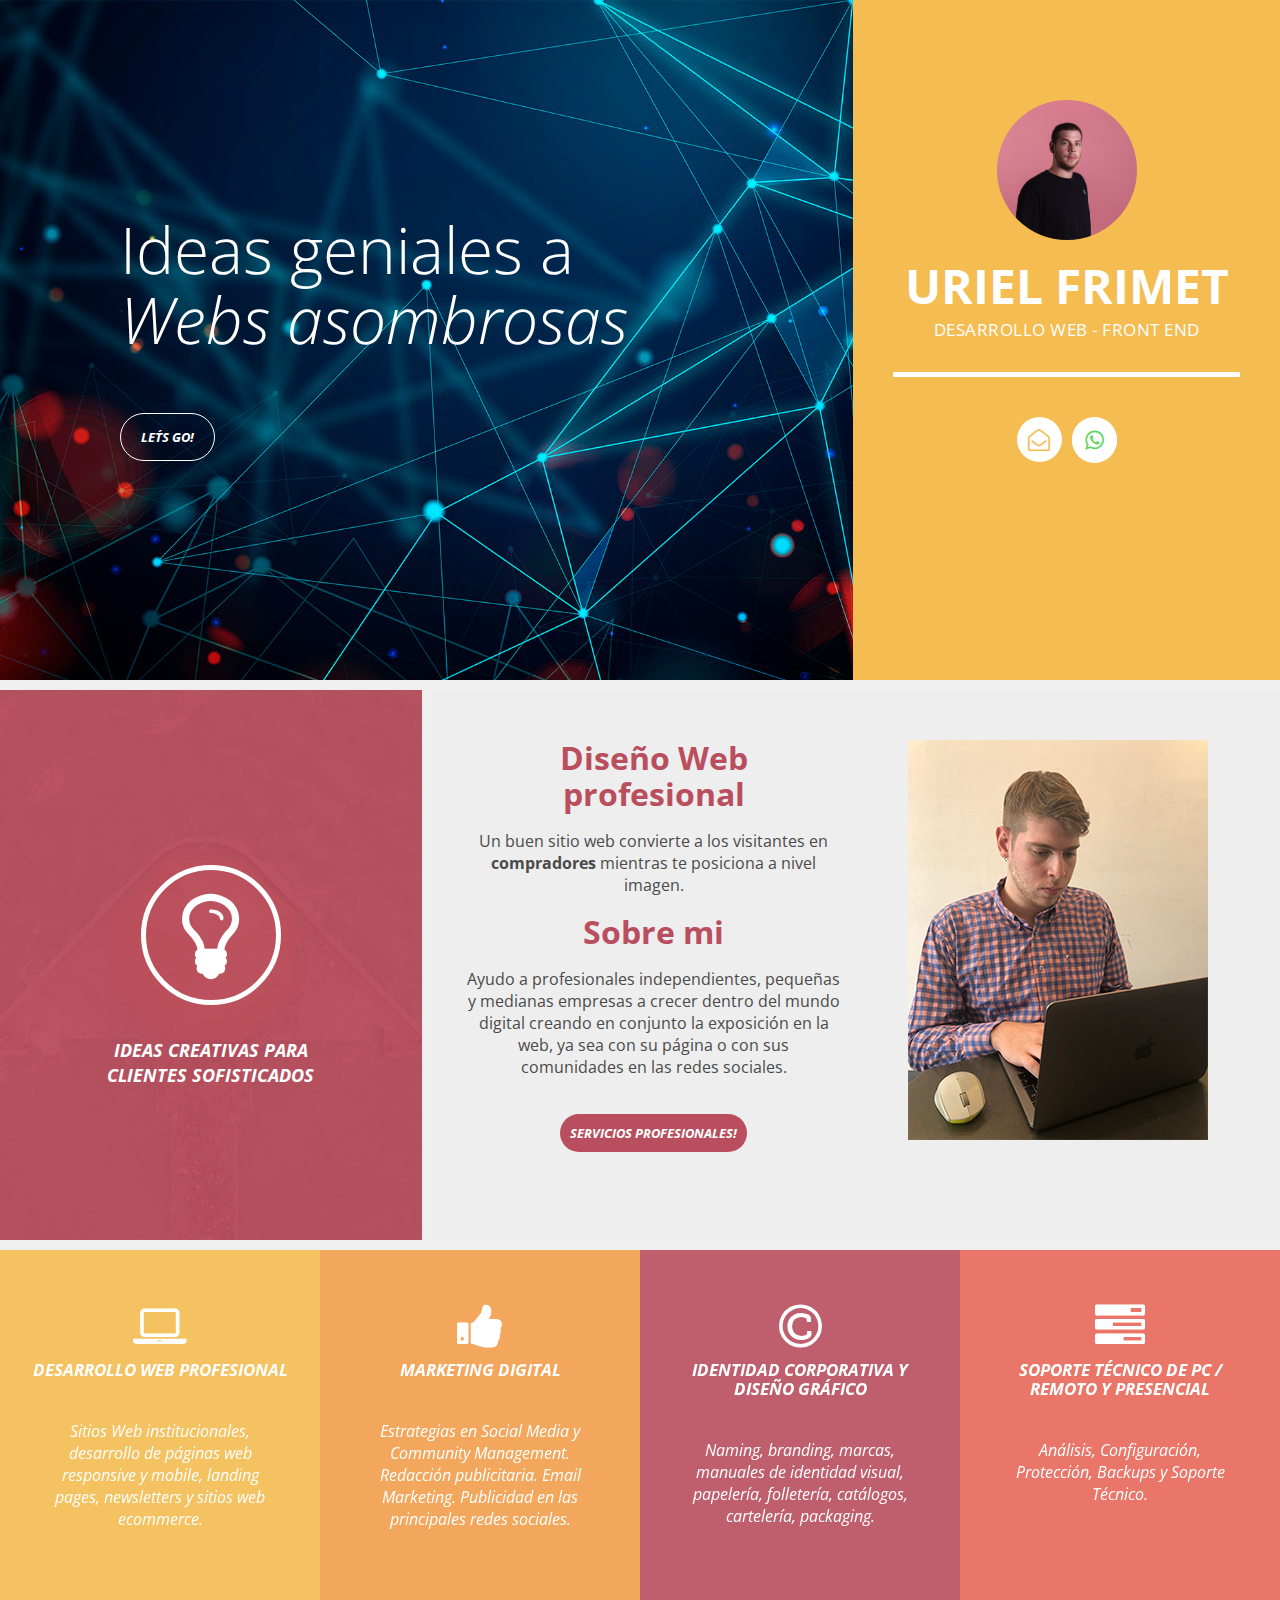
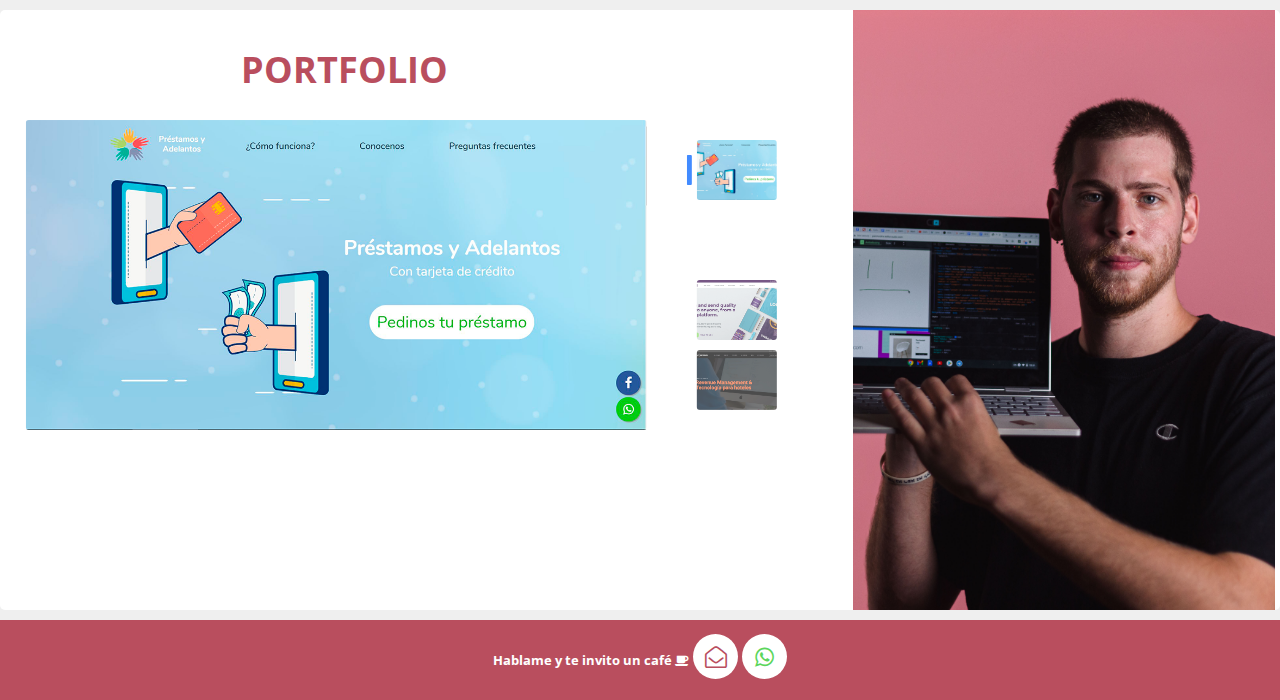
==== index.html @ 4bdc4445 "Updated things." ====
<!DOCTYPE html>
<html>
    <head>
        <meta charset="utf-8">
        <meta http-equiv="X-UA-Compatible" content="IE=edge,chrome=1">
        <title>Uriel Frimet</title>

        <meta name="description" content="">
        <meta name="viewport" content="width=device-width, initial-scale=1">
        <link rel="apple-touch-icon" href="apple-touch-icon.png">

        <link rel="stylesheet" href="css/bootstrap.css">
        <!-- REVISAR EN CASO DE NECESIDAD <link rel="stylesheet" href="css/TemplateReflux.css"> -->
        <link rel="stylesheet" href="css/bootstrap-theme.min.css">
        <link rel="stylesheet" href="css/fontAwesome.css">
        <link rel="stylesheet" href="css/templatemo-style.css">
        <link rel="stylesheet" href="css/PersonalizadoUri.css">
        <link rel="stylesheet" href="css/Portafolio.css">



        <link href="https://fonts.googleapis.com/css?family=Open+Sans:300,400,600,700,800" rel="stylesheet">

        <!--<script src="js/vendor/modernizr-2.8.3-respond-1.4.2.min.js"></script>-->
    </head>

<body>

    <section class="banner" id="top">
        <div class="container-fluid">
            <div class="row">
                <div class="col-sm-4 col-sm-push-8 MargenSeccion1">
                    <div class="right-banner-content">
                        <div class="image"><img src="img/FotoPerfil.jpg" alt=""></div>
                        <h2>Uriel Frimet</h2>
                        <span>Desarrollo Web - Front End</span>
                        <div class="line-dec"></div>
                        <ul class="social-icons">
                            <li><a href="mailto:uri.frimet@gmail.com"><i class="fa fa-envelope-open-o"></i></a><span class="tooltiptextMail">uri.frimet@gmail.com</span></li>
                            <li><a href="https://api.whatsapp.com/send?phone=+541157257089" target="blank"><i class="wp fa fa-whatsapp"></i></a><span class="tooltiptextWp">+541157257089</span></li>
                        </ul>
                    </div>
                </div>
                <div class="col-sm-8 col-sm-pull-4 MargenSeccion1" >
                    <div class="left-banner-content">
                        <div>
                            <h1 class="">Ideas geniales a <br/> <em/> Webs asombrosas</h1>
                            <div class="white-border-button">
                                <a href="#" class="scroll-link" data-id="best-offer-section">Let´s Go!</a>
                            </div>
                        </div>
                    </div>
                </div>
            </div>
        </div>
    </section>

    <section class="best-offer" id=best-offer-section>
        <div class="container-fluid">
            <div class="row">
                <div class="col-md-4">
                    <div class="best-offer-left-content">
                        <div class="icon"><i class="fa fa-lightbulb-o"></i></div>
                        <h4>Ideas creativas para <br/> clientes sofisticados</h4>
                    </div>
                </div>
                <div class="col-md-8">
                    <div class="best-offer-right-content">
                        <div class="container-fluid">      
                            <div class="row">
                                <div class="col-md-6 col-sm-12" >
                                    <h2><em>Diseño Web profesional</em></h2>
                                    <p>Un buen sitio web convierte a los visitantes en <strong>compradores</strong> mientras te posiciona a nivel imagen.</p>
                                    <h2><em>Sobre mi</em></h2>
                                    <p>Ayudo a profesionales independientes, pequeñas y medianas empresas a crecer dentro del mundo digital creando en conjunto la exposición en la web, ya sea con su página o con sus comunidades en las redes sociales.</p>
                                    <div class="pink-button">
                                        <a href="#" class="scroll-link" data-id="services-section">Servicios profesionales!</a>
                                    </div>
                                </div>
                                <div class="col-md-6 col-xs-12">
                                    <img class="RotacionImagen" src="img/Foto1.png" alt="">
                                </div>
                            </div>
                        </div>
                    </div>
                </div>
            </div>
        </div>
    </section>


    <section class="services" id="services-section">
        <div class="container-fluid">
            <div class="row">
                <div class="col-md-3">
                    <div class="flip-container" ontouchstart="this.classList.toggle('hover');">
                        <div class="CuadradoFlipper first-service">
                            <div class="front">
                                <i class="fa fa-laptop"></i>
                                <h4>Desarrollo web profesional</h4>
                                <p>Sitios Web institucionales, desarrollo de páginas web responsive y mobile, landing pages, newsletters y sitios web ecommerce.</p>
                            </div>
                        </div>
                    </div>
                </div>
                <div class="col-md-3">
                    <div class="flip-container" ontouchstart="this.classList.toggle('hover');">
                        <div class="CuadradoFlipper second-service">
                            <div class="front">
                            	<i class="fa fa-thumbs-up"></i>
                                <h4>Marketing digital</h4>
                                <p>Estrategias en Social Media y Community Management. Redacción publicitaria. Email Marketing. Publicidad en las principales redes sociales.</p>
                            </div>
                        </div>
                    </div>
                </div>
                <div class="col-md-3">
                    <div class="flip-container" ontouchstart="this.classList.toggle('hover');">
                        <div class="CuadradoFlipper third-service">
                            <div class="front">
                                <i class="fa fa-copyright"></i>
                                <h4>Identidad Corporativa y diseño gráfico</h4>
                                <p>Naming, branding, marcas, manuales de identidad visual, papelería, folletería, catálogos, cartelería, packaging.</p>
                            </div>
                        </div>
                    </div>
                </div>
                <div class="col-md-3">
                    <div class="flip-container" ontouchstart="this.classList.toggle('hover');">
                        <div class="CuadradoFlipper fourth-service">
                            <div class="front">
                                <i class="fa fa-tasks" aria-hidden="true"></i>
                                <h4>Soporte Técnico de PC / Remoto y presencial </h4>
                                <p>Análisis, Configuración, Protección, Backups y Soporte Técnico.</p>
                            </div>
                        </div>
                    </div>
                </div>
            </div>
        </div>
    </section>

    <section class="testimonial gallery" id="testimonial-section">
        <div class="container-fluid">
            <div class="row">
                <div class="col-md-8">
                	<h1 class="TituloPortafolio">PORTFOLIO</h1>
	            	<section class="gallery">
					 	<div class="carousel">
					    
						    <input type="radio" id="image1" name="gallery-control" checked>
						    <input type="radio" id="image2" name="gallery-control">
						    <input type="radio" id="image3" name="gallery-control">
						    <input type="radio" id="image4" name="gallery-control">
						    
						    
						    <input type="checkbox" id="fullscreen" name="gallery-fullscreen-control"/>
						    
						    <div class="wrap">
						      
						      <figure>
						        <label for="">
						          <a href="http://prestamosyadelantos.com.ar/" target="_blank"><img src="img/Pya.png" alt="image1"/></a>
						        </label>
						      </figure>
						      
						      <figure>
						        <label for="">
						          <a href="https://www.aduaeasy.com/" target="_blank"><img src="img/Aduaeasy.png" alt="image2"/></a>
						        </label>
						      </figure>

                              <figure>
						        <label for="">
                                <a href="https://www.swaghut.com/" target="_blank"><img src="img/Swaghut.jpg" alt="image3" /></a>
						        </label>
						      </figure>

                              <figure>
						        <label for="">
                                <a href="https://www.ip-hoteles.com/" target="_blank"><img src="img/IPhoteles.jpg" alt="image4" /></a>
						        </label>
						      </figure>

						    </div>
						    
						    <div class="thumbnails">
						      
						      <div class="slider"><div class="indicator"></div></div>
						      
						      <label for="image1" class="thumb" style="background-image: url('img/Pya.png')"></label>
						      
						      <label for="image2" class="thumb" style="background-image: url('img/Aduaeasy.png')"></label>
						      
						      <label for="image3" class="thumb" style="background-image: url('img/Swaghut.jpg')"></label>
						        
						      <label for="image4" class="thumb" style="background-image: url('img/IPhoteles.jpg')"></label>
                              
						    </div>
						</div>
					</section>
				</div>
                <div class="col-md-4">
                    <div class="container-fluid">
                        <div class="row">
                            <div class="RotacionImagen testimonial-image"> <!-- templatemo-style.css -->
                            </div>
                        </div>
                    </div>
                </div>
            </div>
        </div>
    </section>      
    

    <footer>
	    <div class="ClaseFooter">
	        <ul>
	    		<li><p>Hablame y te invito un café <i class="fa fa-coffee"></i></p></li>
	            <li><span class="Tooltip">URI.FRIMET@GMAIL.COM</span><a href="mailto:uri.frimet@gmail.com"><i class="fa fa-envelope-open-o"></i></a></li>
	            <!--<li><span class="Tooltip">PROXIMAMENTE</span><a><i class="fa fa-instagram"></i></a></li>-->
	            <li><span class="Tooltip">+541157257089</span><a href="https://api.whatsapp.com/send?phone=+541157257089" target="blank"><i style="color: #5cd65c;" class="wp fa fa-whatsapp"></i></a></li>
	        </ul>
	    </div>
    </footer>

    <!--<script src="https://ajax.googleapis.com/ajax/libs/jquery/1.11.2/jquery.min.js"></script>-->
    <!--<script>window.jQuery || document.write('<script src="js/vendor/jquery-1.11.2.min.js"><\/script>')</script>-->

    <!--<script src="js/vendor/bootstrap.min.js"></script>-->
    
    <!--<script src="js/datepicker.js"></script>-->
    <!--<script src="js/plugins.js"></script>-->
    <!--<script src="js/main.js"></script>-->
    <!--<script src="js/lightbox.js"></script>-->

    <!--<script type="text/javascript">
    $(document).ready(function() 
	{
        // navigation click actions 
        $('.scroll-link').on('click', function(event){
            event.preventDefault();
            var sectionID = $(this).attr("data-id");
            scrollToID('#' + sectionID, 750);
        });
        // scroll to top action
        $('.scroll-top').on('click', function(event) {
            event.preventDefault();
            $('html, body').animate({scrollTop:0}, 'slow');         
        });
        // mobile nav toggle
        $('#nav-toggle').on('click', function (event) {
            event.preventDefault();
            $('#main-nav').toggleClass("open");
        });
    });
    // scroll function
    function scrollToID(id, speed){
        var offSet = 0;
        var targetOffset = $(id).offset().top - offSet;
        var mainNav = $('#main-nav');
        $('html,body').animate({scrollTop:targetOffset}, speed);
        if (mainNav.hasClass("open")) {
            mainNav.css("height", "1px").removeClass("in").addClass("collapse");
            mainNav.removeClass("open");
        }
    }
    if (typeof console === "undefined") {
        console = {
            log: function() { }
        };
    }
    </script>-->
</body>
</html>
---- css/TemplateReflux.css ----
/*

Reflux Template

https://templatemo.com/tm-531-reflux

*/

@import url(fontawesome.css);
@import url("https://fonts.googleapis.com/css?family=Lato:100,300,400,700,900");
body {
    font-family: 'Lato', sans-serif;
}

#page-wraper {
    background: url(../images/page-bg.jpg) no-repeat center center fixed;
    -webkit-background-size: cover;
    -moz-background-size: cover;
    -o-background-size: cover;
    background-size: cover;
    width: 100%;
}


/* Basic */

body {
    overflow-x: hidden;
}

input,
select,
textarea {
    outline: none;
}

a,
a:hover {
    text-decoration: none;
}

p {
    font-size: 16px;
    line-height: 24px;
    color: #fff;
}

h4 {
    font-size: 26px;
    font-weight: 700;
    color: #fff;
    letter-spacing: 0.25px;
}

img {
    width: 100%;
    overflow: hidden;
}

ul {
    padding: 0;
    margin: 0;
    list-style: none;
}

ul li {
    display: inline-block;
}

html {
    -webkit-box-sizing: border-box;
    -moz-box-sizing: border-box;
    box-sizing: border-box;
}

*,
*:before,
*:after {
    -webkit-box-sizing: inherit;
    -moz-box-sizing: inherit;
    box-sizing: inherit;
}

.clearfix {
    zoom: 1;
}

.clearfix:before,
.clearfix:after {
    content: "";
    display: table;
}

.clearfix:after {
    clear: both;
}

.container {
    margin: 0 auto;
}

.main-nav {
    text-align: center;
}

.main-nav li:last-child a {
    border-bottom: 2px solid #fff;
}

.main-nav li {
    display: block;
}

.main-nav li a {
    height: 70px;
    line-height: 70px;
    display: inline-block;
    font-size: 16px;
    font-weight: 700;
    color: #fff;
    width: 100%;
    transition: all 0.5s;
    border-top: 2px solid #fff;
}

.main-nav li:hover a,
.main-nav li.active a {
    background: #fff;
    color: #8c363e;
}

/* Sidebar Menu */

.menu .image {
    margin-top: 60px;
}

.menu .image img {
    width: 140px;
    height: 140px;
    border-radius: 50%;
    text-align: center;
}

.menu .author-content {
    margin: 40px 0px 60px 0px;
}

.menu .author-content h4 {
    margin-bottom: 0px;
}

.menu .author-content span {
    font-size: 13px;
    font-style: italic;
    color: #fff;
}

.menu .social-network {
    margin-top: 60px;
}

.menu .social-network ul li {
    margin: 0 3px;
}

.menu .social-network ul li a {
    width: 40px;
    height: 40px;
    display: inline-block;
    text-align: center;
    line-height: 40px;
    background-color: rgba(0, 0, 0, 0.2);
    color: #fff;
    font-size: 14px;
    transition: all 0.5s;
}

.menu .social-network ul li a:hover {
    background-color: #fff;
    color: #a43f49;
}

.menu .copyright-text {
    position: relative;
    margin-top: 60px;
}

.menu .copyright-text p {
    border-top: 1px solid rgba(250, 250, 250, 0.1);
    display: inline-block;
    width: 100%;
    padding-left: 30px;
    padding-right: 30px;
    padding-top: 30px;
    font-size: 13px;
}

.menu:before,
.menu:after {
    content: "";
    display: table;
}

.menu:after {
    clear: both;
}

.menu a {
    text-decoration: none;
    color: inherit;
}

.menu {
    text-align: center;
}

.menu::-webkit-scrollbar {
    display: none;
}

.menu {
    left: 10%;
  -webkit-transition: -webkit-transform 233ms cubic-bezier(0, 0, 0.21, 1);
  -webkit-overflow-scrolling: touch;
  background-color: #a43f49;
  box-sizing: border-box;
  height: 100vh;  
  max-height: 100vh !important;
  max-width: 80vw !important;
  min-width: 45px !important;
  outline: none;
  overflow-x: hidden !important;
  overflow-y: auto !important;
  padding: 0;
  position: fixed !important;
  top: calc(0px);  
  width: 20%;
  will-change: transform;
  z-index: 9999 !important;
}

.menu-toggle {
  color: #fff;
  cursor: pointer;
  font-size: 25px;
  position: fixed;
  right: 25px;
  top: 25px;
}

#menu-toggle {
    z-index: 999;
    cursor: pointer;
    position: fixed;
    top: 0;
    left: 0;
    color: #a43f49;
    background-color: #fff;
    width: 60px;
    height: 60px;
    text-align: center;
    display: inline-block;
    line-height: 60px;
}

.menu-close {
  cursor: pointer;
}

#menu-close {
    cursor: pointer;
    text-align: right;
    color: #a43f49;
    background-color: #fff;
    width: 100%;
    height: 60px;
    text-align: center;
    display: inline-block;
    line-height: 60px;
}


/* Section */

.section {
    color: #fff;
    width: 55%;
    right: 10%;
    left: 35%;
    position: relative;
    min-height: 100vh;
    padding-bottom: 80px;
    border-bottom: 3px solid rgba(250, 250, 250, 0.25);
}

.section-heading {
    text-align: center;
    padding: 80px 45px;
}

.section-heading h2 {
    font-size: 32px;
    font-weight: 700;
    color: #fff;
}

.section-heading .line-dec {
    width: 60px;
    height: 3px;
    background-color: #a43f49;
    margin: 10px auto;
}

.section-heading span {
    margin-top: 5px;
    font-size: 16px;
    color: #fff;
    letter-spacing: 0.5px;
}


/* Buttons */

.white-button a {
    display: inline-block;
    padding: 12px 20px;
    background-color: #fff;
    color: #a43f49;
    font-size: 13px;
    font-weight: 800;
    letter-spacing: 0.5px;
    text-transform: uppercase;
    transition: all 0.5s;
}

.white-button a:hover {
    background-color: #a43f49;
    color: #fff;
}

button {
    display: inline-block;
    padding: 10px 20px;
    background-color: #fff;
    color: #a43f49;
    font-size: 12px;
    font-weight: 800;
    letter-spacing: 0.5px;
    text-transform: uppercase;
    transition: all 0.5s;
    border: none;
    outline: none;
    cursor: pointer;
}

button:hover {
    outline: none;
    background-color: #a43f49;
    color: #fff;
}


/* Left & Right Post */

.right-image-post {
    margin-top: 60px;
    padding-top: 60px;
    border-top: 2px solid rgba(250, 250, 250, 0.1);
}

.left-image img,
.right-image img {
    border-radius: 5px;
}

.right-image-post h4,
.left-image-post h4 {
    margin-top: 30px;
}

.right-image-post p,
.left-image-post p {
    margin-top: 20px;
}

.right-image-post .white-button,
.left-image-post .white-button {
    margin-top: 30px;
}


/* Services */

.my-services .col-md-6 {
    padding-left: 5px;
    padding-right: 5px;
}

.service-item {
    margin-bottom: 10px;
    padding: 50px;
    background-color: rgba(250, 250, 250, 0.1);
    transition: all 0.5s;
}

.service-item h4 {
    transition: all 0.5s;
}

.service-item p {
    transition: all 0.5s;
}

.service-item:hover {
    background-color: rgba(250, 250, 250, 1);
}

.service-item:hover h4 {
    color: #1e1e1e;
}

.service-item:hover p {
    color: #4a4a4a;
}

.service-item .service-icon {
    width: 70px;
    height: 70px;
    display: inline-block;
    margin-bottom: 30px;
    background-size: cover;
    background-repeat: no-repeat;
    transition: all 0.5s;
}

.service-item .first-service-icon {
    background-image: url(../images/first-white-icon.png);
}

.service-item:hover .first-service-icon {
    background-image: url(../images/first-main-icon.png);
}

.service-item .second-service-icon {
    background-image: url(../images/second-white-icon.png);
}

.service-item:hover .second-service-icon {
    background-image: url(../images/second-main-icon.png);
}

.service-item .third-service-icon {
    background-image: url(../images/third-white-icon.png);
}

.service-item:hover .third-service-icon {
    background-image: url(../images/third-main-icon.png);
}

.service-item .fourth-service-icon {
    background-image: url(../images/fourth-white-icon.png);
}

.service-item:hover .fourth-service-icon {
    background-image: url(../images/fourth-main-icon.png);
}


/* My Work */

section.my-work .section-heading {
    text-align: center;
    padding: 80px 45px 50px 45px;
}

.isotope-wrapper {
    position: relative;
    width: 100%;
    margin: auto;
}

.isotope-toolbar input[type="radio"] {
    display: none;
}

.isotope-toolbar span {
    text-transform: capitalize;
    display: inline-block;
    margin-right: 15px;
    padding-bottom: 3px;
    font-size: 15px;
    font-weight: 700;
    border-bottom: 2px solid transparent;
    transform: ease-in-out 0.5s;
    cursor: pointer;
}

.isotope-toolbar input[type="radio"]:checked + span {
    color: #a43f49;
    border-bottom: 2px solid #a43f49;
}

.isotope-box {
    position: relative;
    width: 100%;
}

.isotope-toolbar {
    text-align: center;
    margin: 10px;
}

.isotope-toolbar p {
    border-top: 1px solid #fff;
    padding-top: 15px;
}

.isotope-toolbar a {
    color: #fff;
}

.isotope-item {
    position: relative;
    width: 48%;
    margin: 1%;
    border-bottom: 2px solid rgba(250,250,250,0.1);
    padding-bottom: 30px;
    margin-bottom: 30px;
}

.isotope-item img {
    top: 0;
    left: 0;
    width: 100%;
    height: 100%;
    border-radius: 5px;
}

.lazyload {
    background: #f7f7f7;
}

.lazyloading {
    min-height: 60px;
}

figure.snip1321 {
  overflow: hidden;
  text-align: center;
  -webkit-perspective: 50em;
  perspective: 50em;
}
figure.snip1321 * {
  -webkit-box-sizing: padding-box;
  box-sizing: padding-box;
  -webkit-transition: all 0.2s ease-out;
  transition: all 0.2s ease-out;
}
figure.snip1321 figcaption {
  top: 50%;
  left: 20px;
  right: 20px;
  position: absolute;
  opacity: 0;
  z-index: 1;
}
figure.snip1321 h4 {
    margin-top: 15px;
  margin-bottom: 5px;
  color: #232323;
}
figure.snip1321 span {
    font-size: 14px;
    font-style: italic;
    display: block;
    color: #7a7a7a;
}
figure.snip1321 i {
  position: relative!important;
  font-size: 18px;
  background-color: #a43f49;
  width: 40px;
  height: 40px;
  display: inline-block;
  text-align: center;
  line-height: 40px;
  border-radius: 5px;
  color: #fff;
}
figure.snip1321:after {
  background-color: #ffffff;
  position: absolute;
  content: "";
  display: block;
  top: 20px;
  left: 20px;
  right: 20px;
  bottom: 20px;
  -webkit-transition: all 0.4s ease-in-out;
  transition: all 0.4s ease-in-out;
  -webkit-transform: rotateX(-90deg);
  transform: rotateX(-90deg);
  -webkit-transform-origin: 50% 50%;
  -ms-transform-origin: 50% 50%;
  transform-origin: 50% 50%;
  opacity: 0;
}
figure.snip1321 a {
  left: 0;
  right: 0;
  top: 0;
  bottom: 0;
  z-index: 1;
}
figure.snip1321:hover figcaption,
figure.snip1321.hover figcaption {
  -webkit-transform: translateY(-50%);
  transform: translateY(-50%);
  opacity: 1;
  -webkit-transition-delay: 0.2s;
  transition-delay: 0.2s;
}
figure.snip1321:hover:after,
figure.snip1321.hover:after {
  -webkit-transform: rotateX(0);
  transform: rotateX(0);
  opacity: 0.9;
}


/* Contact Me */

section.contact-me {
    border-bottom: none;
}

#contact input {
    background-color: rgba(250,250,250,0.1);
    border: 1px solid rgba(250,250,250,1);
    border-radius: 0px;
    margin-bottom: 30px;
    color: #fff;
    font-size: 14px;
    height: 40px;
    line-height: 40px;
    width: 100%;
    padding-left: 15px;
}

#contact input:focus {
    outline: none;
    box-shadow: none;
}

#contact textarea {
    background-color: rgba(250,250,250,0.1);
    border: 1px solid rgba(250,250,250,1);
    border-radius: 0px;
    margin-bottom: 30px;
    color: #fff;
    font-size: 14px;
    height: 180px;
    max-height: 220px;
    line-height: 40px;
    width: 100%;
    padding-left: 15px;
}

#contact textarea:focus {
    outline: none;
    box-shadow: none;
}

#contact {
    text-align: center;
}

@media screen and (max-width: 1680px) {
    .menu {
        left: 5%;
    }

    .section {
        color: #fff;
        width: 65%;
        right: 5%;
        left: 30%;
    }
}

@media screen and (max-width: 1680px) and (min-width: 846px) { 
    .menu .social-network ul li a {
        width: 36px;
        height: 36px;
        line-height: 36px;
    }

    .menu .social-network ul li {
        margin: 0;
    }

    .menu .image {
        margin-top: 60px;
    }
}

@media screen and (max-width: 1280px) {
    .menu {
        left: 0%;
    }

    .right-image-post h4,
    .left-image-post h4 {
        margin-top: 0px;
    }

    .right-image-post p,
    .left-image-post p {
        margin-top: 15px;
    }

    .right-image-post .white-button,
    .left-image-post .white-button {
        margin-top: 25px;
    }

}

.menu .container {
    padding-left: 0;
    padding-right: 0;
}

@media screen and (max-width: 1280px) and (min-width: 846px) {
    .menu {
        width: 25%;
    }
}

#menu-toggle,
#menu-close {
    display: none;
}  

@media screen and (max-width: 845px) {        
    #menu-toggle,
    #menu-close {
        display: inline-block;
    }    

    .menu {        
        width: 320px;
        -webkit-transform: translateX(-100%) !important;
        transform: translateX(-100%) !important;
        transition: -webkit-transform 233ms cubic-bezier(0, 0, 0.21, 1);
        transition: transform 233ms cubic-bezier(0, 0, 0.21, 1);
        transition: transform 233ms cubic-bezier(0, 0, 0.21, 1), -webkit-transform 233ms cubic-bezier(0, 0, 0.21, 1);
    }

    .menu .image {
        margin-top: 40px;        
    }

    .menu .image img {
        width: 120px;
        height: 120px;
    }

    .menu .author-content {
        margin: 20px 0px 40px 0px;
    }

    .menu .container {
        padding-left: 15px;
        padding-right: 15px;
    }

    .menu.open {
        display: inline-block;
        -webkit-transform: translateX(0) !important;
                transform: translateX(0) !important;
    }

    .responsive-nav {
        display: inline-block;
    }
    .section {
        width: 94%;
        right: 3%;
        left: 3%;
    }
    .isotope-item {
        width: 94%;
        margin: 3%;
    }
    .left-image-post img {
        margin-bottom: 30px;
    }
    .right-image-post img {
        margin-top: 30px;
    }
    .isotope-item {
        border-bottom: none;
        text-align: center;
    }
    .isotope-toolbar {
        margin-bottom: 20px;
    }
}
---- css/templatemo-style.css ----
/* 

Avalon Template 

https://templatemo.com/tm-513-avalon

*/

* {
    margin: 0;
    padding: 0;
    font-family: 'Open Sans', arial, sans-serif;
}

body {
	overflow-x: hidden;
	background-color: #fff;
}

ul {
	list-style: none;
	margin: 0px;
}

p {
	font-size: 13px;
	line-height: 22px;
	color: #4a4a4a;
}

.white-border-button a {
	padding: 14px 20px;
	background-color: transparent;
	border: 1px solid #fff;
	border-radius: 30px;
	color: #fff;
	font-size: 13px;
	text-transform: uppercase;
	font-weight: 700;
	text-decoration: none;
	transition: all 0.5s;
}

.white-border-button a:hover {
	background-color: #d59b2b;
}

.pink-button a {
	padding: 10px 10px 10px 10px;
	background-color: #b94e5e;
	border-radius: 30px;
	color: #fff;
	font-size: 13px;
	text-transform: uppercase;
	font-weight: 700;
	text-decoration: none;
	transition: all 0.5s;
}

.pink-button a:hover {
	background-color: #cc7f8c;
}

.white-button a {
	padding: 14px 20px;
	background-color: #fff;
	border-radius: 30px;
	color: #121212;
	font-size: 13px;
	text-transform: uppercase;
	font-weight: 700;
	text-decoration: none;
	transition: all 0.5s;
}


.banner .col-md-8 {
	padding-left: 0px;
	padding-right: 5px;
}

.banner .col-md-4 {
	padding-right: 0px;
	padding-left: 5px;
}


.banner .left-banner-content {
	padding-top: 175px;
	padding-bottom: 175px;
	padding-left: 120px;
	text-align: left;
	background-image: url(../img/Fondo1.jpg);
	background-repeat: no-repeat;
	background-size: cover;
	background-position: center center;
	min-height: 680px;
	height: 680px;
}

.left-banner-content h6 {
	font-size: 14px;
	font-weight: 700;
	color: #fff;
}

.left-banner-content h1 {
	font-size: 64px;
	font-weight: 300;
	color: #fff;
	line-height: 70px;
}

.left-banner-content .line-dec {
	width: 60px;
	height: 3px;
	margin-top: 20px;
	margin-bottom: 30px;
	background-color: #f4bc51;
}

.left-banner-content .white-border-button {
	margin-top: 52px;
}

.right-banner-content {
	padding: 100px 40px;
	background-color: #f4bc51;
	text-align: center;		
	min-height: 680px;
	height: 680px;
}

.right-banner-content h2 {
	font-size: 48px;
	text-transform: uppercase;
	font-weight: 700;
	color: #fff;
	margin-bottom: 5px;
	font-style: normal;
}

.right-banner-content .line-dec {
	width: 100%;
	height: 5px;
	background-color: #fff;
	margin: 30px auto;
}

.right-banner-content span {
	font-size: 17px;
	text-transform: uppercase;
	color: #fff;
	letter-spacing: 0.5px;
	font-style: normal;
}

.right-banner-content em {
	font-style: normal;
	font-weight: 700;
}

.right-banner-content p {
	/* font-style: italic; */
	font-size: 14px;
	color: #fff;
}

.right-banner-content .social-icons {
	margin-top: 40px;
	padding: 0;
	list-style: none;
}

.right-banner-content .social-icons li {
	display: inline-block;
	margin: 0px 3px;
	/* Estas linea sirve para el tooltip */
	position: relative;
}

.right-banner-content .social-icons li a {
	width: 45px;
	height: 45px;
	text-align: center;
	display: inline-block;
	line-height: 45px;
	background-color: #fff;
	border-radius: 50%;
	transition: all 0.5s;
	color: #f4bc51;
	font-size: 22px;
}

.right-banner-content .social-icons li a:hover {
	background-color: #d59b2b;
}

.right-banner-content .social-icons li a .wp{
	width: 45px;
	height: 45px;
	text-align: center;
	display: inline-block;
	line-height: 45px;
	background-color: #fff;
	border-radius: 50%;
	transition: all 0.5s;
	color: #5cd65c;
	font-size: 22px;
}

.right-banner-content .social-icons li a .wp:hover {
	background-color: #d59b2b;
}

.right-banner-content .social-icons li .tooltiptextMail {
  visibility: hidden;
  width: 240px;
  background-color: gray;
  color: #fff;
  text-align: center;
  border-radius: 6px;
  padding: 5px 0;
  
  /* Position the tooltip */
  position: absolute;
  z-index: 1;
  top: 100%;
  left: 50%;
  margin-left: -60px;
}

.right-banner-content .social-icons li:hover .tooltiptextMail {
  visibility: visible;
}

.right-banner-content .social-icons li .tooltiptextWp {
  visibility: hidden;
  width: 150px;
  background-color: gray;
  color: #fff;
  text-align: center;
  border-radius: 6px;
  padding: 5px 0;
  
  /* Position the tooltip */
  position: absolute;
  z-index: 1;
  top: 100%;
  left: 50%;
  margin-left: -60px;
}

.right-banner-content .social-icons li:hover .tooltiptextWp {
  visibility: visible;
}

.right-banner-content .social-icons li .tooltiptextInstagram {
  visibility: hidden;
  width: 145px;
  background-color: gray;
  color: #fff;
  text-align: center;
  border-radius: 6px;
  padding: 5px 0;
  
  /* Position the tooltip */
  position: absolute;
  z-index: 1;
  top: 100%;
  left: 50%;
  margin-left: -35px;
}

.right-banner-content .social-icons li:hover .tooltiptextInstagram {
  visibility: visible;
}


.best-offer {
	margin-top: 10px;
}

.best-offer .col-md-4 {
	padding-left: 0px;
	padding-right: 5px;
}

.best-offer .col-md-8 {
	padding-right: 0px;
	padding-left: 5px;
}

.best-offer .col-md-6 {
	text-align: center;

}

.best-offer-left-content {
	min-height: 550px;
	height: 550px;
	padding-top: 175px;
	padding-bottom: 175px;
	text-align: center;
	background-image: url(../img/best-offer-bg.png);
	background-repeat: no-repeat;
	background-size: cover;
	background-position: center center;
}

.best-offer-left-content .icon {
	text-align: center;
	margin: 0 auto;
	width: 140px;
	height: 140px;
	line-height: 140px;
	background-color: transparent;
	border: 5px solid #fff;
	border-radius: 50%;
}

.best-offer-left-content i {
	margin-top: 12%;
}

.best-offer-left-content h4 {
	margin-top: 33px;
	font-size: 18px;
	text-transform: uppercase;
	color: #fff;
	font-weight: 700;
	line-height: 25px;
}

.best-offer-right-content {
	background-color: #eee;
	padding: 50px 20px;
	min-height: 550px;
	height: 550px;
}

.best-offer-right-content h2 {
	margin-top: 0px;
	font-size: 32px;
	font-weight: 300;
	color: #121212;
	line-height: 36px;
}

.best-offer-right-content em {
	font-style: normal;
	color: #b94e5e;
	font-weight: 700;
}

.best-offer-right-content p {
	margin: 18px 0px;
	font-style: normal;
	font-size: 16px;
}

.best-offer-right-content ul {
	padding: 0;
	margin: 0;
	list-style: none;
}

.best-offer-right-content ul li {
	display: block;
	font-size: 13px;
	/*font-style: italic;*/
	color: #7a7a7a;
	font-weight: 300;
	margin-bottom: 10px;
}

.best-offer-right-content .pink-button {
	margin-top: 45px;
}


.projects-holder .mix {
  display: none;
}

.events {
	margin-top: 10px;
	padding-top: 100px;
	padding-bottom: 100px;
	text-align: center;
	background-image: url(../img/events-bg.png);
	background-repeat: no-repeat;
	background-size: cover;
	background-position: center center;
}

.events .filter-categories {
  list-style: none;
  margin-top: 0px;
  padding-right: 0px;
  text-align: center;
  margin-bottom: 60px;
}

.events .filter-categories li {
  display: inline;
  text-align: center;
  margin: 8px 0px;
}

.events .filter-categories li {
  display:block;
  transition: all 0.5s;
  text-align: center;
  text-decoration:none;
  text-transform:uppercase;
  letter-spacing: 0.5px;
  color:#121212;
  font-size: 17px!important;
  font-weight: 600;
  display: inline-block;
  max-width: 200px;
  width: 200px;
  height: 70px;
  line-height: 70px;
  background-color: #fff;
  cursor: pointer;
}

.filter-categories ul li.active span {
  color: #f4bc51;
}

.project-item {
	width: 100%;
}

.event-list {
	background-color: #fff;
}

.event-list ul {
	padding: 0;
	margin: 0;
	list-style: none;
}

.event-list ul li {
	display: block;
	text-align: left;
	margin-bottom: 5px;
}

.event-list ul li:last-child {
	margin-bottom: 0px;
}

.event-list ul .first-child{
	background-color: #eee;
}

.event-list ul .second-child{
	background-color: #ddd;
}

.event-list ul .third-child{
	background-color: #eee;
}

.event-list ul .fourth-child{
	background-color: #ddd;
}

.event-list ul .fivth-child{
	background-color: #eee;
}

.event-list ul li .date span {
	background-color: #f4bc51;
	width: 80px;
	height: 80px;
	text-align: center;
	line-height: 25px;
	margin-right: 0px;
}

.event-list .event-item {
	margin: 0;
	padding: 0;
	list-style: none;
}

.event-list .event-item li {
	display: inline-block;
	padding: 10px;
}

.event-list .event-item li:last-child {
	float: right;
	margin-top: 30px;
	margin-right: 20px;
}

.event-list .event-item .time span{
	text-align: center;
	margin-left: 50px;
	color: #4a4a4a;
	font-weight: 300;
	font-size: 15px;
	display: inline-block;
}

.event-list ul li .date span {
	padding-top: 15px;
	margin-top: 0px;
	font-size: 18px;
	display: block;
	font-weight: 700;
	color: #fff;
	text-transform: uppercase;
}

.event-list h4 {
	width: 300px;
	margin-top: 0px;
	font-size: 18px;
	text-transform: uppercase;
	color: #121212;
	font-weight: 700;
	margin-bottom: 5px;
	display: inline-block;
}

.event-list .web span {
	font-size: 13px;
	font-weight: 600;
	color: #b94e5e;
	display: inline-block;
}

.event-list .design span {
	font-size: 13px;
	font-weight: 600;
	color: #e86859;
	display: inline-block;
}

.event-list .app span {
	font-size: 13px;
	font-weight: 600;
	color: #f4bc51;
	display: inline-block;
}


.event-list .white-button a:hover {
	background-color: #f4bc51;
	color: #fff;
}

.event-list {
	transition: all 0.5s;
	height: 545px;
}





.testimonial {
	margin-top: 10px;	
}

.testimonial .col-md-8 {
	padding-left: 5px;
	padding-right: 0px;
}

.testimonial .col-md-4 {
	padding-right: 5px;
	padding-left: 0px;
}

.testimonial-image {
	text-align: center;
	background-image: url(../img/FotoPortfolio.jpg);
	background-repeat: no-repeat;
	background-size: cover;
	background-position: center center;
	min-height: 600px;
	height: 600px;

}

#owl-testimonial {
	padding-top: 100px;
	padding-bottom: 100px;
	text-align: center;
	background-repeat: no-repeat;
	background-size: cover;
	background-position: center center;
	min-height: 600px;
	height: 600px;
}

#owl-testimonial .item {
	text-align: center;
}

#owl-testimonial .item img {
	width: 130px;
}

#owl-testimonial .item span {
	margin-top: 28px;
	display: block;
	color: #e86859;
	font-size: 13px;
	/* font-style: italic; */
	font-weight: 300;
}

#owl-testimonial .item h4 {
	font-size: 17px;
	text-transform: uppercase;
	font-weight: 700;
	color: #121212;
}

#owl-testimonial .item p {
	font-size: 17px;
	/* font-style: italic; */
	color: #4a4a4a;
	padding: 0px 120px;
	font-weight: 300;
	line-height: 28px;
	letter-spacing: 0.5px;
}

.owl-pagination {
	margin-top: 15px;
	margin-left: -30px;
  opacity: 1;
  display: inline-block;
  position: absolute;
  text-align: center;
  z-index: 9999;
}


.owl-page span {
	text-align: center;
  display: block;
  width: 10px;
  height: 10px;
  margin: 0px 5px;
  filter: alpha(opacity=50);
  opacity: 0.5;
  -webkit-border-radius: 20px;
  -moz-border-radius: 20px;
  border-radius: 20px;
  background: #e86859;
}




.services {
	margin-top: 10px;
	padding-top: 0vh;
	padding-bottom: 0vh;
	text-align: center;
	background-repeat: no-repeat;
	background-size: cover;
	background-position: center center;
}

.services .col-md-3 {
	padding-left: 0px;
	padding-right: 0px;
}

.services .col-md-3 {
	padding-right: 0px;
	padding-left: 0px;
}

.flip-container {
  perspective: 1000;
}
/* turning on hover */

.flip-container:hover .flipper {
  transform: rotateY(180deg);
  -webkit-transform: rotateY(180deg);
  -webkit-transition-delay: 0s;
    -moz-transition-delay: 0s;
    -ms-transition-delay: 0s;
    -o-transition-delay: 0s;
    transition-delay: 0s;
}

.flip-container,
.front,
.back {
  width: 100%;
  height: 350px;
  text-align: center;
  font-size: 50px;
}
/* flipping speed here */

.front {
	padding: 40px 30px;
}

.front .icon {
	width: 140px;
	height: 140px;
	line-height: 140px;
	text-align: center;
	background-color: transparent;
	border: 1px solid #fff;
	border-radius: 50%;
	margin: 30px auto;
}

.front h4 {
	margin-top: 0px;
	font-size: 17px;
	text-transform: uppercase;
	font-weight: 700;
}


.flipper {
  -webkit-transition: 0.3s all;   
-webkit-transition-delay: 0.3s; 
-moz-transition: 0.3s all;   
-moz-transition-delay: 5s; 
-ms-transition: 0.3s all;   
-ms-transition-delay: 5s; 
-o-transition: 0.3s all;   
-o-transition-delay: 5s; 
transition: 0.3s all;   
transition-delay: 0.3s; 
  transform-style: preserve-3d;
  position: relative;
}
/* making the the other side hidden while flipping */


.front,
.back {
  backface-visibility: hidden;
  position: absolute;
  top: 0;
  left: 0;
}
/* front side is in front of a back side */

.front {
  z-index: 2;
  color: white;
  /* for firefox 31 */
	transform: rotateY(0deg);
}

.front p{
	color: #fff;
	padding: 90px 14px;
	font-size: 16px;
	margin-top: -60px;
}

/* back side */

.back {
  transform: rotateY(180deg);
}

.back p {
  color: #fff;
  padding: 90px 30px;
  font-size: 20px;
}

.first-service .front,
.first-service .back {
	background-color: rgba(244, 188, 81, 0.9);
}

.second-service .front,
.second-service .back {
	background-color: rgba(243, 158, 75, 0.9);
}

.third-service .front,
.third-service .back {
	background-color: rgba(185, 78, 94, 0.9);
}

.fourth-service .front,
.fourth-service .back {
	background-color: rgba(232, 104, 89, 0.9);
}




.contact-us .col-md-8 {
	padding-left: 0px;
	padding-right: 5px;
}

.contact-us .col-md-4 {
	padding-right: 0px;
	padding-left: 5px;
}


#contact .col-md-4 {
	padding-right: 15px;
	padding-left: 15px;
}


.contact-us {
	margin-top: 10px;
}

.contact-us #contact {
	min-height: 500px;
	height: 500px;
	padding-top: 100px;
	padding-bottom: 100px;
	padding-left: 120px;
	padding-right: 120px;
	text-align: center;
	background-image: url(../img/contact-bg.png);
	background-repeat: no-repeat;
	background-size: cover;
	background-position: center center;
}

#contact input {
  border-radius: 0px;
  padding-left: 15px;
  font-size: 13px;
  color: #fff;
  background-color: rgba(250, 250, 250, 0.1);
  border-bottom: 2px solid #fff;
  outline: none;
  border-left: none;
  border-right: none;
  border-top: none;
  box-shadow: none;
  line-height: 40px;
  height: 40px;
  width: 100%;
  margin-bottom: 30px;
}

#contact textarea {
  border-radius: 0px;
  padding-left: 15px;
  padding-top: 10px;
  font-size: 13px;
  color: #fff;
  background-color: rgba(250, 250, 250, 0.1);
  border-bottom: 2px solid #fff;
  outline: none;
  border-left: none;
  border-right: none;
  border-top: none;
  box-shadow: none;
  height: 165px;
  max-height: 165px;
  min-height: 165px;
  width: 100%;
  max-width: 100%;
  min-width: 100%;
  margin-bottom: 25px;
}

#contact button {
	float: left;
	padding: 14px 20px;
	background-color: #f39e4b;
	border-radius: 30px;
	color: #fff;
	font-size: 13px;
	text-transform: uppercase;
	font-weight: 700;
	text-decoration: none;
	transition: all 0.5s;
	outline: none;
}

.contact-right-content {
	min-height: 500px;
	height: 500px;
	line-height: 500px;
	padding-top: 150px;
	padding-bottom: 150px;
	text-align: center;
	background-image: url(../img/contact-right-bg.png);
	background-repeat: no-repeat;
	background-size: cover;
	background-position: center center;
}

.contact-right-content .icon {
	text-align: center;
	margin: 0 auto;
	width: 140px;
	height: 140px;
	line-height: 140px;
	background-color: transparent;
	border: 1px solid #fff;
	border-radius: 50%;
}

.contact-right-content h4 {
	margin-top: 33px;
	font-size: 18px;
	text-transform: uppercase;
	color: #fff;
	font-weight: 700;
}

footer {
	height: 80px;
	margin-top: 10px;	
	background-color: #bfd8d2;
	text-align: center;
}

footer p {
	font-size: 13px;
	color: #333;
	line-height: 80px;
	margin-bottom: 0px;
}

footer p em {
	font-weight: 700;
	font-style: normal;
}

@media (max-width: 1024px) {

}

@media (max-width: 1000px) {

	.event-list h4 {
		width: 230px;
	}

	.event-list .event-item .time span{
		margin-left: 20px;
	}

}

@media (max-width: 991px) {

	.banner .col-md-8 {
		margin-top: 10px;
		padding-left: 10px;
		padding-right: 10px;
	}

	.banner .col-md-4 {
		margin-top: 10px;
		padding-right: 10px;
		padding-left: 10px;
	}

	.banner .left-banner-content {
		padding-left: 0px;
		text-align: center;
	}

	.left-banner-content h1 {
		font-size: 30px;
		font-weight: 300;
		color: #fff;
		line-height: 80px!important;
	}


	.banner .left-banner-content .line-dec {
		margin: 0 auto;
	}

	.best-offer .col-md-8 {
		margin-top: 10px;
		padding-left: 10px;
		padding-right: 10px;
	}

	.best-offer .col-md-4 {
		margin-top: 10px;
		padding-right: 10px;
		padding-left: 10px;
	}

	.best-offer-right-content {
		text-align: center;
	}

	.best-offer-right-content {
		background-color: #eee;
		padding: 30px 30px;
		min-height: 550px;
		height: auto;
	}

	.best-offer-right-content .pink-button {
		margin-bottom: 50px;
	}


	.events {
		margin-right: 10px;
		margin-left: 10px;
	}

	.event-item {
		text-align: center!important;
		display: inline-block;
	}

	.event-item h4 {
		text-align: center!important;
	}

	.event-item span {
		text-align: center!important;
		display: inline-block;
		width: 100%;
	}

	.event-list h4 {
		width: 300px;
	}

	.event-list .event-item .time span{
		margin-left: 50px;
	}

	.event-list .project-item li:first-child {
		float: none;
	}
	
	.event-list .project-item li:last-child {
		float: none;
		margin-top: 0px;
		margin-right: 0px;
		padding-bottom: 25px;
	}
	
	.events .filter-categories li {
		text-align: center;
		display: inline-block;
		margin-bottom: -5px;
	}

	.event-list {
		transition: all 0.5s;
		height: auto;
	}

	.event-list .event-item li:last-child {
		float: right;
		margin-top: 30px;
		margin-right: 20px;
	}

	.event-list .event-item .time {
		margin-left: 0px;
	}

	.events .filter-categories li {
	  cursor: pointer;
	  display:block;
	  transition: all 0.5s;
	  text-align: center;
	  text-decoration:none;
	  text-transform:uppercase;
	  letter-spacing: 0.5px;
	  color:#121212;
	  font-size: 14px!important;
	  font-weight: 600;
	  display: inline-block;
	  width: 100%;
	  height: 50px;
	  line-height: 50px;
	  background-color: #fff;
	  padding: 0px 10px;
	}

	.event-list .event-item .time span {
		margin-left: 0px;
	}

	.testimonial .col-md-8 {
		margin-top: 10px;
		padding-left: 10px;
		padding-right: 10px;
	}

	.testimonial .col-md-4 {
		margin-top: 0px;
		padding-right: 10px;
		padding-left: 10px;
	}	

	.owl-pagination {
		margin-top: -15px;
	}

	#owl-testimonial {
		padding-top: 50px;
		padding-bottom: 50px;
	}

	#owl-testimonial .item p {
		padding: 0px 60px;
		font-size: 15px;
	}

	.services {
		margin-left: 10px;
		margin-right: 10px;
	}

	.contact-us .col-md-8 {
		margin-top: 0px;
		padding-left: 10px;
		padding-right: 10px;
	}

	.contact-us .col-md-4 {
		margin-top: 10px;
		padding-right: 10px;
		padding-left: 10px;
	}

	.contact-us #contact {
		padding-left: 60px;
		padding-right: 60px;
	}

	.contact-us #contact {
		min-height: 600px;
		height: 600px;
		padding-top: 60px;
		padding-bottom: 60px;
	}

	footer {
		margin-right: 10px;
		margin-left: 10px;
	}

	footer p {
		font-size: 9.5px;
	}
		
}

@media (max-width: 843px) {

	.event-item {
		text-align: center;
		width: 100%;
	}

	.event-item li:first-child {
		float: none!important;
		width: 100px;
	}

	.event-item li {
		text-align: center!important;
		width: 49%!important;
	}

	.event-item li:last-child {
		display: block;
		margin-top: 5px!important;
		margin-right: 0px!important;
	}

	.event-list ul li .date span {
		background-color: #f4bc51;
		width: 100%;
		height: 80px;
		text-align: center;
		line-height: 25px;
		margin-right: 0px;
	}
	.event-list h4 {
		width: auto;
	}

}

@media (max-width: 1045px) {

	.event-list h4 {
		width: 250px;
	}
	
}

@media (max-width: 620px) {

	.event-list h4 {
		width: auto;
	}

}

@media (max-width: 500px) {

	.event-item {
		text-align: center;
		width: 100%;
	}

	.event-item li:first-child {
		float: none!important;
		width: 100px;
	}

	.event-item li {
		text-align: center!important;
		width: 100%!important;
	}

	.event-item li:last-child {
		float: none!important;
		margin-top: 15px!important;
		margin-right: 0px!important;
	}

	.event-list h4 {
		width: auto;
	}

	.left-banner-content .text-content h1{
		font-size: 30px;

	}

}

.FondoWp{
	text-align: center;
	background-color: green;
	min-height: 200px;
	margin-top: 70%;
}

.FondoGmail{
	text-align: center;
	background-color: red;
	min-height: 200px;
	margin-top: 70%;
}

.FondoInstagram{
	text-align: center;
	background-color: pink;
	min-height: 200px;
}

.FondoFacebook{
	text-align: center;
	background-color: blue;
	min-height: 200px;
}
---- css/PersonalizadoUri.css ----
.image img {
    width: 140px;
    height: 140px;
    border-radius: 50%;
    text-align: center;
    object-fit: cover;
}
	
.fa-lightbulb-o {
    color: white;
    font-size: 100px;
}

.RotacionImagen {
   -webkit-transform: rotate(360deg);
   -moz-transform: rotate(360deg);
   -o-transform: rotate(360deg);
   -ms-transform: rotate(360deg);
   transform: rotate(360deg);
}

.MargenSeccion1 {
	padding-right: 0px;
    padding-left: 0px;
}

.ClaseFooter{
  background-color: #b94e5e;
}
  
.ClaseFooter ul li{
  display: inline-block;
}

.ClaseFooter ul li:hover .Tooltip{
  display: block;
}

.ClaseFooter p{
  color: white; 
  font-style: normal;
  font-weight: bold;
}

.ClaseFooter a{
  width: 45px;
  height: 45px;
  text-align: center;
  display: inline-block;
  line-height: 45px;
  background-color: #fff;
  border-radius: 50%;
  transition: all 0.5s;
  color: #b94e5e;
  font-size: 22px;
  /* Estas linea sirve para el tooltip */
  position: relative;
}

.ClaseFooter a:hover{
  background-color: #80333e;
}

.Tooltip {
  display: none;
  width: 180px;
  background-color: gray;
  color: #fff;
  text-align: center;
  border-radius: 6px;
  font-style: normal;

  /* Position the tooltip */
  position: absolute;
  z-index: 1;
  margin-top: -20px;
  margin-left: -30px;
}

.CuadradoFlipper:hover{
  opacity: 0.9;
}

/* Portrait*/
@media only screen and (min-device-width: 1024px) and (max-device-height: 1366px) and (-webkit-min-device-pixel-ratio: 2)  and (orientation: portrait)  {
 .best-offer-right-content .pink-button {
  margin-top: 0px;
 } 
}
---- css/Portafolio.css ----
@import "https://fonts.googleapis.com/css?family=Montserrat:400,700|Raleway:300,400";
/* colors */
html {
  width: 100%;
  height: 100%;
}

body {
  background: #efefef;
  color: #333;
  font-family: "Raleway";
  height: 100%;
}
body h1 {
  color: #428BFF;
  font-weight: 300;
  padding: 40px 0 20px 0;
  margin: 0;
}

.gallery {
  left: 50%;
  -webkit-transform: translateX(-50%);
          transform: translateX(-50%);
  position: relative;
  background: white;
  border-radius: 5px;
}
.gallery input[name$="control"] {
  display: none;
}
.gallery .carousel {
  display: -webkit-box;
  display: -ms-flexbox;
  display: flex;
  -webkit-box-orient: horizontal;
  -webkit-box-direction: normal;
      -ms-flex-direction: row;
          flex-direction: row;
  position: relative;
  height: 330px;
  width: 100%;
}
.gallery .wrap {
  width: 80%;
  height: 100%;
  position: static;
  margin: 0 auto;
  overflow: hidden;
  display: -webkit-box;
  display: -ms-flexbox;
  display: flex;
  -webkit-box-orient: horizontal;
  -webkit-box-direction: normal;
      -ms-flex-direction: row;
          flex-direction: row;
  -webkit-box-align: center;
      -ms-flex-align: center;
          align-items: center;
  -ms-flex-wrap: nowrap;
      flex-wrap: nowrap;
  margin-right: 20px;
}
.gallery .wrap figure {
  padding: 10px;
  height: 100%;
  min-width: 100%;
  -webkit-transition: opacity 0.25s ease-in-out 0.05s;
  transition: opacity 0.25s ease-in-out 0.05s;
  position: relative;
  left: 0;
  -webkit-transform: translateX(0%);
          transform: translateX(0%);
  box-sizing: border-box;
  text-align: center;
  margin: 0;
  display: block;
  -webkit-box-align: center;
      -ms-flex-align: center;
          align-items: center;
  -webkit-box-pack: center;
      -ms-flex-pack: center;
          justify-content: center;
  opacity: 1;
}
.gallery .wrap figure label {
  height: auto;
  width: 100%;
  height: 100%;
  position: relative;
  display: block;
}
.gallery .wrap figure img {
  cursor: inherit;
  height: auto;
  max-width: 100%;
  max-height: 100%;
  border-radius: 3px;
  margin: 0 auto;
  position: relative;
  top: 50%;
  -webkit-transform: translateY(-50%);
          transform: translateY(-50%);
}
.gallery .thumbnails {
  -webkit-box-flex: 1;
      -ms-flex: 1;
          flex: 1;
  min-width: 60px;
  max-height: 100%;
  height: auto;
  -webkit-box-flex: 0;
      -ms-flex-positive: 0;
          flex-grow: 0;
  -ms-flex-item-align: center;
      align-self: center;
  -ms-flex-preferred-size: auto;
      flex-basis: auto;
  position: relative;
  white-space: nowrap;
  overflow: hidden;
  overflow-y: auto;
  display: -webkit-box;
  display: -ms-flexbox;
  display: flex;
  -webkit-box-orient: vertical;
  -webkit-box-direction: normal;
      -ms-flex-direction: column;
          flex-direction: column;
  padding: 0 10px;
  z-index: 20;
  width: 20%;
}
.gallery .thumbnails .thumb {
  max-width: 80px;
  height: 60px;
  background-position: center center;
  background-size: cover;
  box-sizing: border-box;
  opacity: 0.7;
  margin: 5px 0;
  -ms-flex-negative: 0;
      flex-shrink: 0;
  left: 0;
  border-radius: 3px;
  cursor: pointer;
  -webkit-transition: all 0.3s ease-in-out;
  transition: all 0.3s ease-in-out;
  background-repeat: no-repeat;
}
.gallery .thumbnails .slider {
  position: absolute;
  display: block;
  width: 5px;
  height: calc(60px + 10px);
  z-index: 2;
  margin: 0;
  left: 0;
  -webkit-transition: all 0.33s cubic-bezier(0.3, 0, 0.33, 1);
  transition: all 0.33s cubic-bezier(0.3, 0, 0.33, 1);
}
.gallery .thumbnails .slider .indicator {
  width: 100%;
  height: 30px;
  max-height: calc(100% - 10px);
  position: relative;
  top: 50%;
  -webkit-transform: translateY(-50%);
          transform: translateY(-50%);
  background: #428BFF;
  border-radius: 1px;
}
.gallery input#fullscreen:checked ~ .wrap figure {
  position: fixed;
  z-index: 10;
  height: 100vh;
  width: 100vw;
  padding: 0;
  top: 50%;
  left: 50%;
  -webkit-transform: translate(-50%, -50%) !important;
          transform: translate(-50%, -50%) !important;
  -webkit-animation-timing-function: ease-in-out;
          animation-timing-function: ease-in-out;
  -webkit-animation-fill-mode: forwards;
          animation-fill-mode: forwards;
}
.gallery input#fullscreen:checked ~ .wrap figure label {
  cursor: zoom-out;
}
.gallery input#fullscreen:checked ~ .wrap figure label img {
  -webkit-animation: shadow 0.2s;
          animation: shadow 0.2s;
  -webkit-animation-timing-function: ease-in-out;
          animation-timing-function: ease-in-out;
  -webkit-animation-direction: forwards;
          animation-direction: forwards;
  -webkit-animation-fill-mode: forwards;
          animation-fill-mode: forwards;
  border-radius: 0;
}
.gallery input#image1:checked ~ .wrap figure {
  -webkit-transform: translateX(0);
          transform: translateX(0);
}
.gallery input#image1:checked ~ .wrap figure:not(:nth-of-type(1)) {
  opacity: 0;
}
.gallery input#image1:checked ~ .thumbnails .slider {
  -webkit-transform: translateY(0);
          transform: translateY(0);
}
.gallery input#image1:checked ~ .thumbnails .thumb:nth-of-type(1) {
  opacity: 1;
  cursor: default;
}
.gallery input#image2:checked ~ .wrap figure {
  -webkit-transform: translateX(-100%);
          transform: translateX(-100%);
}
.gallery input#image2:checked ~ .wrap figure:not(:nth-of-type(2)) {
  opacity: 0;
}
.gallery input#image2:checked ~ .thumbnails .slider {
  -webkit-transform: translateY(100%);
          transform: translateY(100%);
}
.gallery input#image2:checked ~ .thumbnails .thumb:nth-of-type(2) {
  opacity: 1;
  cursor: default;
}
.gallery input#image3:checked ~ .wrap figure {
  -webkit-transform: translateX(-200%);
          transform: translateX(-200%);
}
.gallery input#image3:checked ~ .wrap figure:not(:nth-of-type(3)) {
  opacity: 0;
}
.gallery input#image3:checked ~ .thumbnails .slider {
  -webkit-transform: translateY(200%);
          transform: translateY(200%);
}
.gallery input#image3:checked ~ .thumbnails .thumb:nth-of-type(3) {
  opacity: 1;
  cursor: default;
}
.gallery input#image4:checked ~ .wrap figure {
  -webkit-transform: translateX(-300%);
          transform: translateX(-300%);
}
.gallery input#image4:checked ~ .wrap figure:not(:nth-of-type(4)) {
  opacity: 0;
}
.gallery input#image4:checked ~ .thumbnails .slider {
  -webkit-transform: translateY(300%);
          transform: translateY(300%);
}
.gallery input#image4:checked ~ .thumbnails .thumb:nth-of-type(4) {
  opacity: 1;
  cursor: default;
}

@-webkit-keyframes full {
  from {
    -webkit-transform: translate(-50%, -50%) scale(0.8);
            transform: translate(-50%, -50%) scale(0.8);
  }
  to {
    -webkit-transform: translate(-50%, -50%) scale(1);
            transform: translate(-50%, -50%) scale(1);
  }
}

@keyframes full {
  from {
    -webkit-transform: translate(-50%, -50%) scale(0.8);
            transform: translate(-50%, -50%) scale(0.8);
  }
  to {
    -webkit-transform: translate(-50%, -50%) scale(1);
            transform: translate(-50%, -50%) scale(1);
  }
}
@-webkit-keyframes shadow {
  from {
    box-shadow: 0 0 0 100vmin rgba(24, 33, 45, 0), 0 0 10vmin rgba(13, 21, 31, 0);
  }
  to {
    box-shadow: 0 0 0 100vmin rgba(24, 33, 45, 0.6), 0 0 10vmin rgba(13, 21, 31, 0.6);
  }
}
@keyframes shadow {
  from {
    box-shadow: 0 0 0 100vmin rgba(24, 33, 45, 0), 0 0 10vmin rgba(13, 21, 31, 0);
  }
  to {
    box-shadow: 0 0 0 100vmin rgba(24, 33, 45, 0.6), 0 0 10vmin rgba(13, 21, 31, 0.6);
  }
}

.TituloPortafolio{
  font-style: normal;
  color: #b94e5e;
  font-weight: 700;
  text-align: center;
  width: 80%;
}
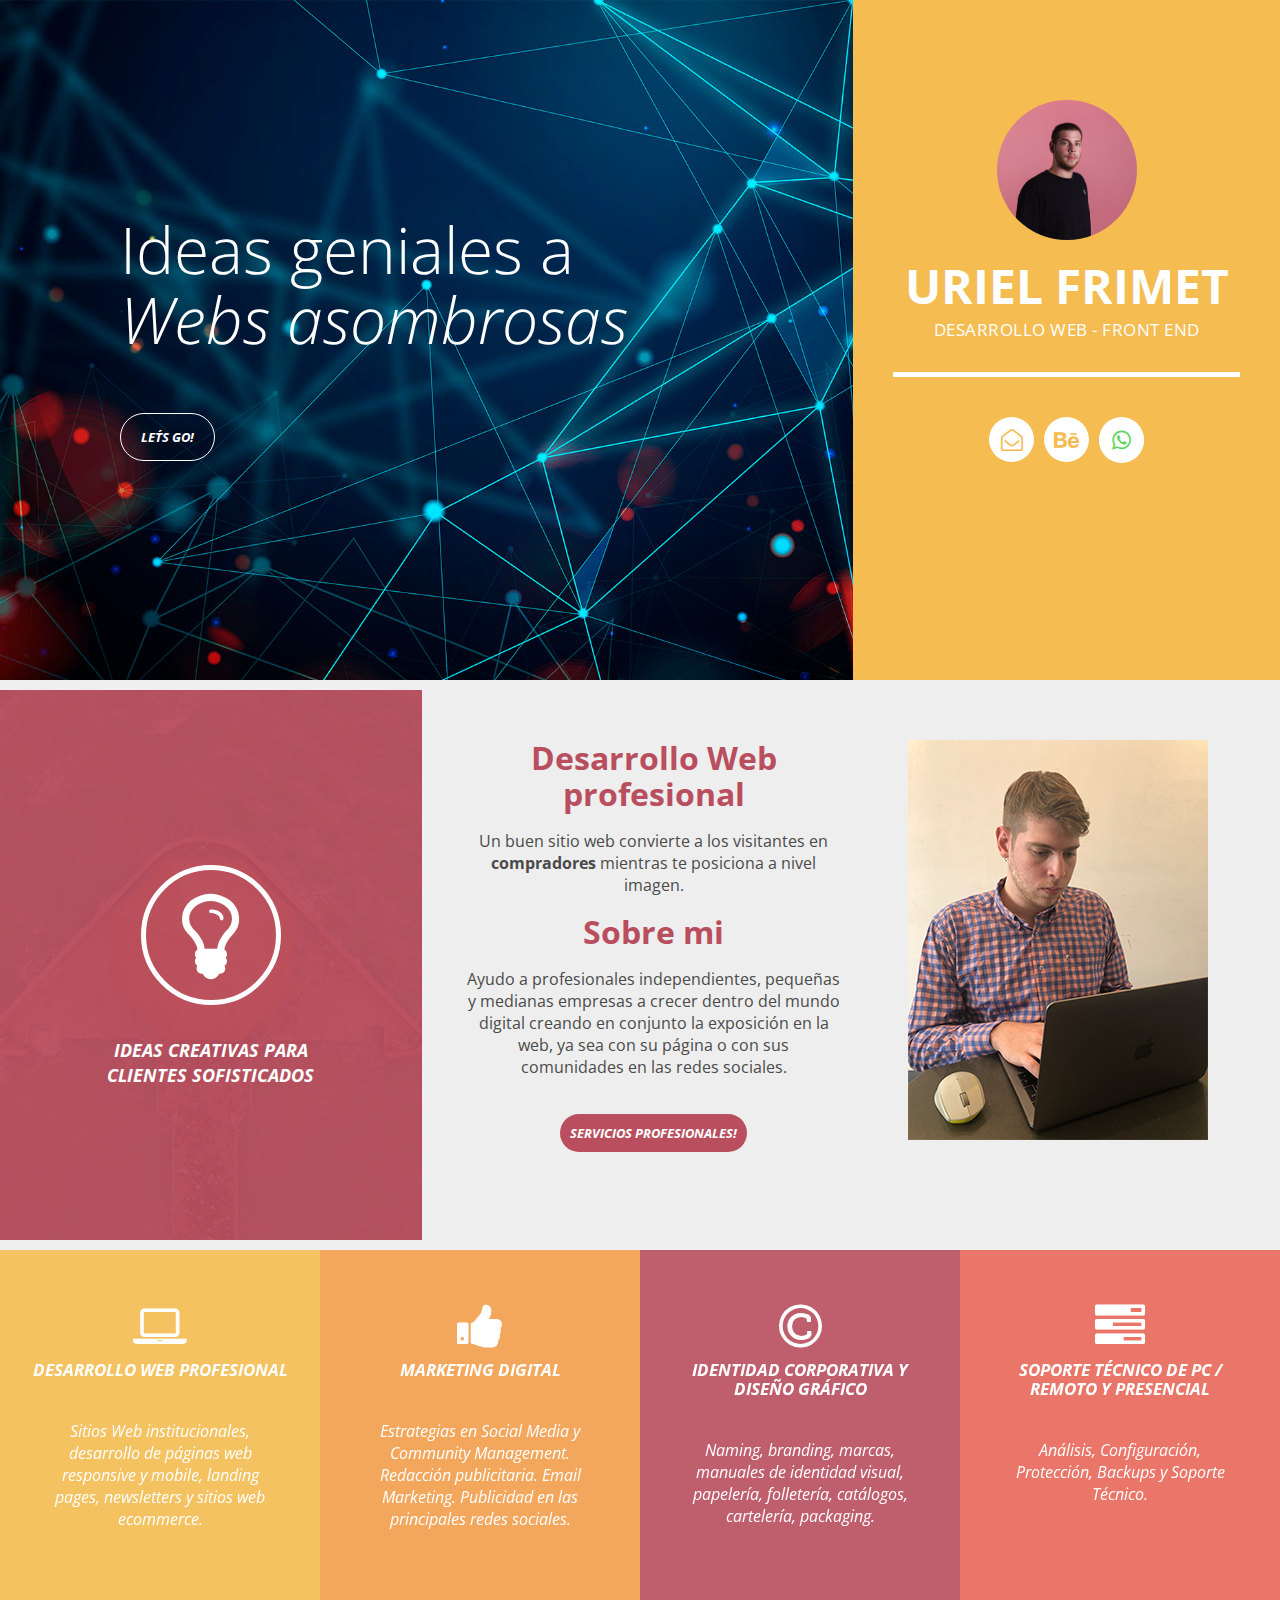
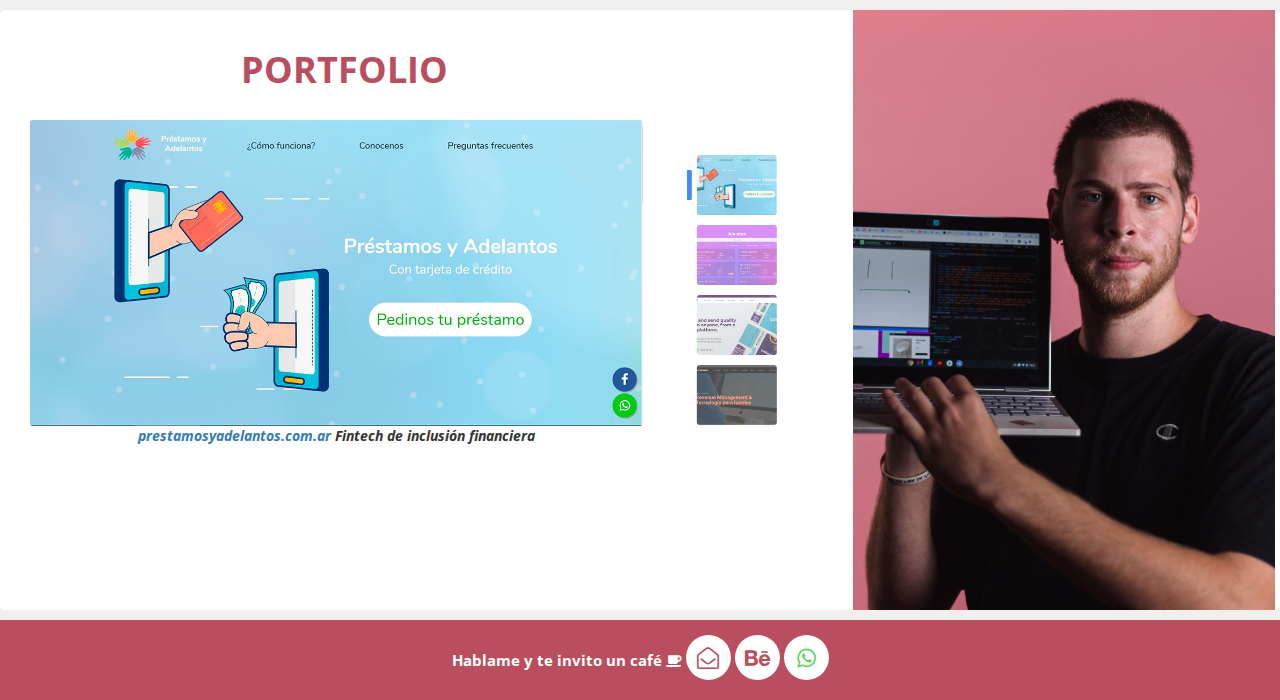
==== commit 691e455d: "Agregado link behance. agregado textos al slider de portafolio." ====
--- a/index.html
+++ b/index.html
@@ -37,6 +37,7 @@
                         <div class="line-dec"></div>
                         <ul class="social-icons">
                             <li><a href="mailto:uri.frimet@gmail.com"><i class="fa fa-envelope-open-o"></i></a><span class="tooltiptextMail">uri.frimet@gmail.com</span></li>
+                            <li><a href="https://www.behance.net/urielfrimet" target="blank"><i class="fa fa-behance"></i></a><span class="tooltiptextBe">behance.net/urielfrimet</span></li>
                             <li><a href="https://api.whatsapp.com/send?phone=+541157257089" target="blank"><i class="wp fa fa-whatsapp"></i></a><span class="tooltiptextWp">+541157257089</span></li>
                         </ul>
                     </div>
@@ -69,7 +70,7 @@
                         <div class="container-fluid">      
                             <div class="row">
                                 <div class="col-md-6 col-sm-12" >
-                                    <h2><em>Diseño Web profesional</em></h2>
+                                    <h2><em>Desarrollo Web profesional</em></h2>
                                     <p>Un buen sitio web convierte a los visitantes en <strong>compradores</strong> mientras te posiciona a nivel imagen.</p>
                                     <h2><em>Sobre mi</em></h2>
                                     <p>Ayudo a profesionales independientes, pequeñas y medianas empresas a crecer dentro del mundo digital creando en conjunto la exposición en la web, ya sea con su página o con sus comunidades en las redes sociales.</p>
@@ -161,24 +162,28 @@
 						      <figure>
 						        <label for="">
 						          <a href="http://prestamosyadelantos.com.ar/" target="_blank"><img src="img/Pya.png" alt="image1"/></a>
+                                  <a href="http://prestamosyadelantos.com.ar/" target="_blank">prestamosyadelantos.com.ar</a> <span> Fintech de inclusión financiera</span>
 						        </label>
 						      </figure>
 						      
 						      <figure>
 						        <label for="">
-						          <a href="https://www.aduaeasy.com/" target="_blank"><img src="img/Aduaeasy.png" alt="image2"/></a>
+						          <a href="https://www.bancodeapuntes.com.ar/" target="_blank"><img src="img/BancoDeApuntes.jpg" alt="image2"/></a>
+                                  <a href="http://bancodeapuntes.com.ar/" target="_blank">bancodeapuntes.com.ar</a> <span> Plataforma P2P universitaria</span>
 						        </label>
 						      </figure>
 
                               <figure>
 						        <label for="">
-                                <a href="https://www.swaghut.com/" target="_blank"><img src="img/Swaghut.jpg" alt="image3" /></a>
+                                    <a href="https://www.swaghut.com/" target="_blank"><img src="img/Swaghut.jpg" alt="image3" /></a><br>
+                                    <a href="http://swaghut.com/" target="_blank">swaghut.com</a> <span> Tienda de merchandising empresarial</span>
 						        </label>
 						      </figure>
 
                               <figure>
 						        <label for="">
-                                <a href="https://www.ip-hoteles.com/" target="_blank"><img src="img/IPhoteles.jpg" alt="image4" /></a>
+                                    <a href="https://www.ip-hoteles.com/" target="_blank"><img src="img/IPhoteles.jpg" alt="image4" /></a><br>
+                                    <a href="http://ip-hoteles.com/" target="_blank">ip-hoteles.com</a> <span> Sistema de gestión hotelero</span>
 						        </label>
 						      </figure>
 
@@ -190,7 +195,7 @@
 						      
 						      <label for="image1" class="thumb" style="background-image: url('img/Pya.png')"></label>
 						      
-						      <label for="image2" class="thumb" style="background-image: url('img/Aduaeasy.png')"></label>
+						      <label for="image2" class="thumb" style="background-image: url('img/BancoDeApuntes.jpg')"></label>
 						      
 						      <label for="image3" class="thumb" style="background-image: url('img/Swaghut.jpg')"></label>
 						        
@@ -217,8 +222,8 @@
 	    <div class="ClaseFooter">
 	        <ul>
 	    		<li><p>Hablame y te invito un café <i class="fa fa-coffee"></i></p></li>
-	            <li><span class="Tooltip">URI.FRIMET@GMAIL.COM</span><a href="mailto:uri.frimet@gmail.com"><i class="fa fa-envelope-open-o"></i></a></li>
-	            <!--<li><span class="Tooltip">PROXIMAMENTE</span><a><i class="fa fa-instagram"></i></a></li>-->
+	            <li><span class="Tooltip">uri.frimet@gmail.com</span><a href="mailto:uri.frimet@gmail.com"><i class="fa fa-envelope-open-o"></i></a></li>
+	            <li><span class="Tooltip">behance.net/urielfrimet</span><a href="https://www.behance.net/urielfrimet" target="blank"><i class="fa fa-behance"></i></a></li>
 	            <li><span class="Tooltip">+541157257089</span><a href="https://api.whatsapp.com/send?phone=+541157257089" target="blank"><i style="color: #5cd65c;" class="wp fa fa-whatsapp"></i></a></li>
 	        </ul>
 	    </div>
--- a/css/templatemo-style.css
+++ b/css/templatemo-style.css
@@ -255,9 +255,9 @@
   visibility: visible;
 }
 
-.right-banner-content .social-icons li .tooltiptextInstagram {
+.right-banner-content .social-icons li .tooltiptextBe {
   visibility: hidden;
-  width: 145px;
+  width: 260px;
   background-color: gray;
   color: #fff;
   text-align: center;
@@ -272,7 +272,7 @@
   margin-left: -35px;
 }
 
-.right-banner-content .social-icons li:hover .tooltiptextInstagram {
+.right-banner-content .social-icons li:hover .tooltiptextBe {
   visibility: visible;
 }
 
@@ -937,7 +937,7 @@
 }
 
 footer p {
-	font-size: 13px;
+	font-size: 15px;
 	color: #333;
 	line-height: 80px;
 	margin-bottom: 0px;
@@ -1162,12 +1162,11 @@
 	}
 
 	footer {
-		margin-right: 10px;
-		margin-left: 10px;
+		margin-top: 0px;
 	}
 
 	footer p {
-		font-size: 9.5px;
+		font-size: 12px;
 	}
 		
 }
--- a/css/PersonalizadoUri.css
+++ b/css/PersonalizadoUri.css
@@ -86,4 +86,15 @@
  .best-offer-right-content .pink-button {
   margin-top: 0px;
  } 
+}
+
+@media (max-width: 1024px){
+
+  .ClaseFooter a{
+    width: 35px;
+    height: 35px;
+    line-height: 35px;
+    font-size: 19px;
+  }
+
 }--- a/css/Portafolio.css
+++ b/css/Portafolio.css
@@ -38,7 +38,7 @@
       -ms-flex-direction: row;
           flex-direction: row;
   position: relative;
-  height: 330px;
+  height: 360px;
   width: 100%;
 }
 .gallery .wrap {
@@ -86,7 +86,7 @@
 .gallery .wrap figure label {
   height: auto;
   width: 100%;
-  height: 100%;
+  height: 90%;
   position: relative;
   display: block;
 }
@@ -304,4 +304,20 @@
   font-weight: 700;
   text-align: center;
   width: 80%;
+}
+
+@media (max-width: 1024px){ 
+
+  .TituloPortafolio { width: 100%; }
+
+  .gallery .wrap figure label{
+    height: 80%;  
+    display: flex;
+    flex-direction: column;
+    justify-content: flex-end;
+  }
+
+  .gallery .wrap figure label a{ margin: 5px 0; }
+
+  .testimonial-image{display: none;}
 }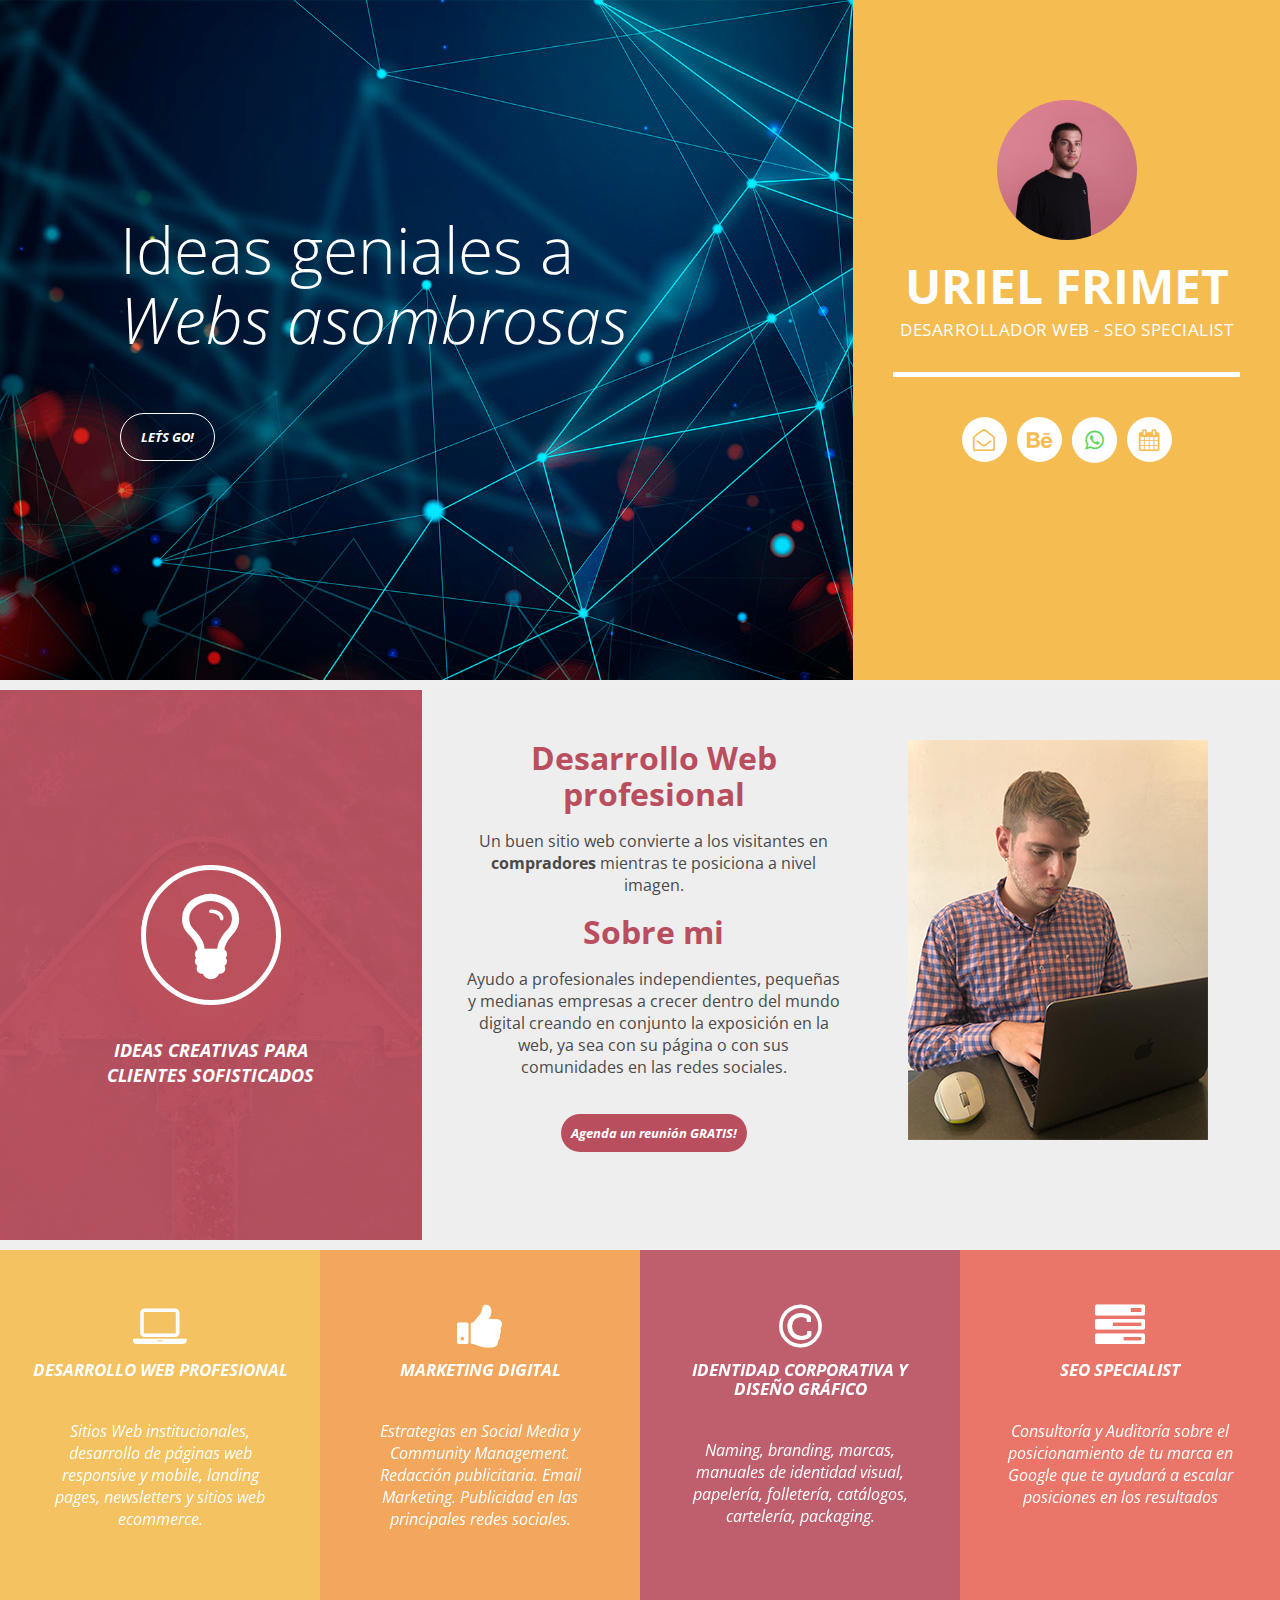
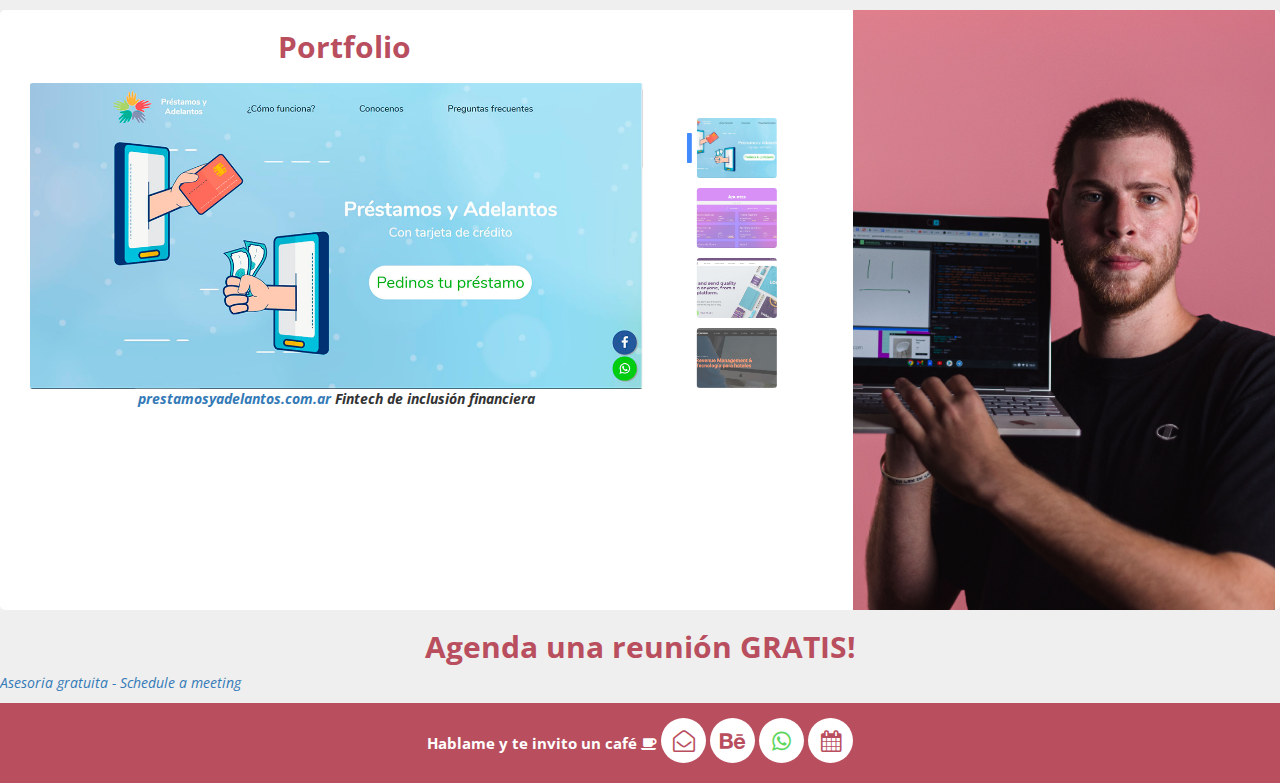
==== commit 5f91428d: "Agregado ZCAL por todos lados. Agregado que soy SEO." ====
--- a/index.html
+++ b/index.html
@@ -31,14 +31,15 @@
             <div class="row">
                 <div class="col-sm-4 col-sm-push-8 MargenSeccion1">
                     <div class="right-banner-content">
-                        <div class="image"><img src="img/FotoPerfil.jpg" alt=""></div>
+                        <div class="image"><img src="img/FotoPerfil.jpg" alt="FotoPerfil"></div>
                         <h2>Uriel Frimet</h2>
-                        <span>Desarrollo Web - Front End</span>
+                        <span>Desarrollador Web - SEO Specialist</span>
                         <div class="line-dec"></div>
                         <ul class="social-icons">
                             <li><a href="mailto:uri.frimet@gmail.com"><i class="fa fa-envelope-open-o"></i></a><span class="tooltiptextMail">uri.frimet@gmail.com</span></li>
                             <li><a href="https://www.behance.net/urielfrimet" target="blank"><i class="fa fa-behance"></i></a><span class="tooltiptextBe">behance.net/urielfrimet</span></li>
                             <li><a href="https://api.whatsapp.com/send?phone=+541157257089" target="blank"><i class="wp fa fa-whatsapp"></i></a><span class="tooltiptextWp">+541157257089</span></li>
+                            <li><a href="https://zcal.co/ufrimet/asesoriagratuita" target="blank"><i class="fa fa-calendar"></i></a><span class="tooltiptextCal">Agenda una reunión GRATIS!</span></li>
                         </ul>
                     </div>
                 </div>
@@ -47,7 +48,7 @@
                         <div>
                             <h1 class="">Ideas geniales a <br/> <em/> Webs asombrosas</h1>
                             <div class="white-border-button">
-                                <a href="#" class="scroll-link" data-id="best-offer-section">Let´s Go!</a>
+                                <a href="#services-section" class="scroll-link" data-id="best-offer-section">Let´s Go!</a>
                             </div>
                         </div>
                     </div>
@@ -75,10 +76,10 @@
                                     <h2><em>Sobre mi</em></h2>
                                     <p>Ayudo a profesionales independientes, pequeñas y medianas empresas a crecer dentro del mundo digital creando en conjunto la exposición en la web, ya sea con su página o con sus comunidades en las redes sociales.</p>
                                     <div class="pink-button">
-                                        <a href="#" class="scroll-link" data-id="services-section">Servicios profesionales!</a>
+                                        <a href="https://zcal.co/ufrimet/asesoriagratuita" target="_blank" class="scroll-link" data-id="services-section">Agenda un reunión GRATIS!</a>
                                     </div>
                                 </div>
-                                <div class="col-md-6 col-xs-12">
+                                <div class="col-md-6 col-xs-12" style="display: flex; justify-content: center;">
                                     <img class="RotacionImagen" src="img/Foto1.png" alt="">
                                 </div>
                             </div>
@@ -89,6 +90,7 @@
         </div>
     </section>
 
+    
 
     <section class="services" id="services-section">
         <div class="container-fluid">
@@ -131,8 +133,8 @@
                         <div class="CuadradoFlipper fourth-service">
                             <div class="front">
                                 <i class="fa fa-tasks" aria-hidden="true"></i>
-                                <h4>Soporte Técnico de PC / Remoto y presencial </h4>
-                                <p>Análisis, Configuración, Protección, Backups y Soporte Técnico.</p>
+                                <h4>SEO Specialist </h4>
+                                <p>Consultoría y Auditoría sobre el posicionamiento de tu marca en Google que te ayudará a escalar posiciones en los resultados</p>
                             </div>
                         </div>
                     </div>
@@ -145,7 +147,7 @@
         <div class="container-fluid">
             <div class="row">
                 <div class="col-md-8">
-                	<h1 class="TituloPortafolio">PORTFOLIO</h1>
+                	<h2 class="TituloPortafolio">Portfolio</h2>
 	            	<section class="gallery">
 					 	<div class="carousel">
 					    
@@ -216,7 +218,12 @@
             </div>
         </div>
     </section>      
-    
+
+    <section>
+        <h2 class="PinkTitle">Agenda una reunión GRATIS!</h2>
+        <script type="text/javascript" async src="https://static.zcal.co/embed/v1/embed.js"></script>
+        <div class="zcal-inline-widget"><a href="https://zcal.co/i/WJJlFpAw">Asesoria gratuita - Schedule a meeting</a></div>
+    </section>
 
     <footer>
 	    <div class="ClaseFooter">
@@ -225,10 +232,12 @@
 	            <li><span class="Tooltip">uri.frimet@gmail.com</span><a href="mailto:uri.frimet@gmail.com"><i class="fa fa-envelope-open-o"></i></a></li>
 	            <li><span class="Tooltip">behance.net/urielfrimet</span><a href="https://www.behance.net/urielfrimet" target="blank"><i class="fa fa-behance"></i></a></li>
 	            <li><span class="Tooltip">+541157257089</span><a href="https://api.whatsapp.com/send?phone=+541157257089" target="blank"><i style="color: #5cd65c;" class="wp fa fa-whatsapp"></i></a></li>
+                <li><span class="Tooltip TooltipBig">Agenda una reunión GRATIS!</span><a href="https://zcal.co/ufrimet/asesoriagratuita" target="blank"><i class="fa fa-calendar"></i></a></li>
 	        </ul>
 	    </div>
     </footer>
 
+    
     <!--<script src="https://ajax.googleapis.com/ajax/libs/jquery/1.11.2/jquery.min.js"></script>-->
     <!--<script>window.jQuery || document.write('<script src="js/vendor/jquery-1.11.2.min.js"><\/script>')</script>-->
 
--- a/css/templatemo-style.css
+++ b/css/templatemo-style.css
@@ -10,6 +10,7 @@
     margin: 0;
     padding: 0;
     font-family: 'Open Sans', arial, sans-serif;
+	scroll-behavior: smooth;
 }
 
 body {
@@ -51,7 +52,6 @@
 	border-radius: 30px;
 	color: #fff;
 	font-size: 13px;
-	text-transform: uppercase;
 	font-weight: 700;
 	text-decoration: none;
 	transition: all 0.5s;
@@ -273,6 +273,27 @@
 }
 
 .right-banner-content .social-icons li:hover .tooltiptextBe {
+  visibility: visible;
+}
+
+.right-banner-content .social-icons li .tooltiptextCal {
+  visibility: hidden;
+  width: 240px;
+  background-color: gray;
+  color: #fff;
+  text-align: center;
+  border-radius: 6px;
+  padding: 5px 0;
+  
+  /* Position the tooltip */
+  position: absolute;
+  z-index: 1;
+  top: 120%;
+	left: 0%;
+	margin-left: -85px;
+}
+
+.right-banner-content .social-icons li:hover .tooltiptextCal {
   visibility: visible;
 }
 
@@ -966,6 +987,10 @@
 
 @media (max-width: 991px) {
 
+	.right-banner-content .social-icons li span{
+		display: none;
+	}
+	
 	.banner .col-md-8 {
 		margin-top: 10px;
 		padding-left: 10px;
@@ -1282,4 +1307,11 @@
 	text-align: center;
 	background-color: blue;
 	min-height: 200px;
+}
+
+.PinkTitle{
+	font-style: normal;
+	color: #b94e5e;
+	font-weight: 700;
+	text-align: center;
 }--- a/css/PersonalizadoUri.css
+++ b/css/PersonalizadoUri.css
@@ -73,8 +73,12 @@
   /* Position the tooltip */
   position: absolute;
   z-index: 1;
-  margin-top: -20px;
+  margin-top: -25px;
   margin-left: -30px;
+}
+
+.TooltipBig{
+  margin-top: -45px;
 }
 
 .CuadradoFlipper:hover{
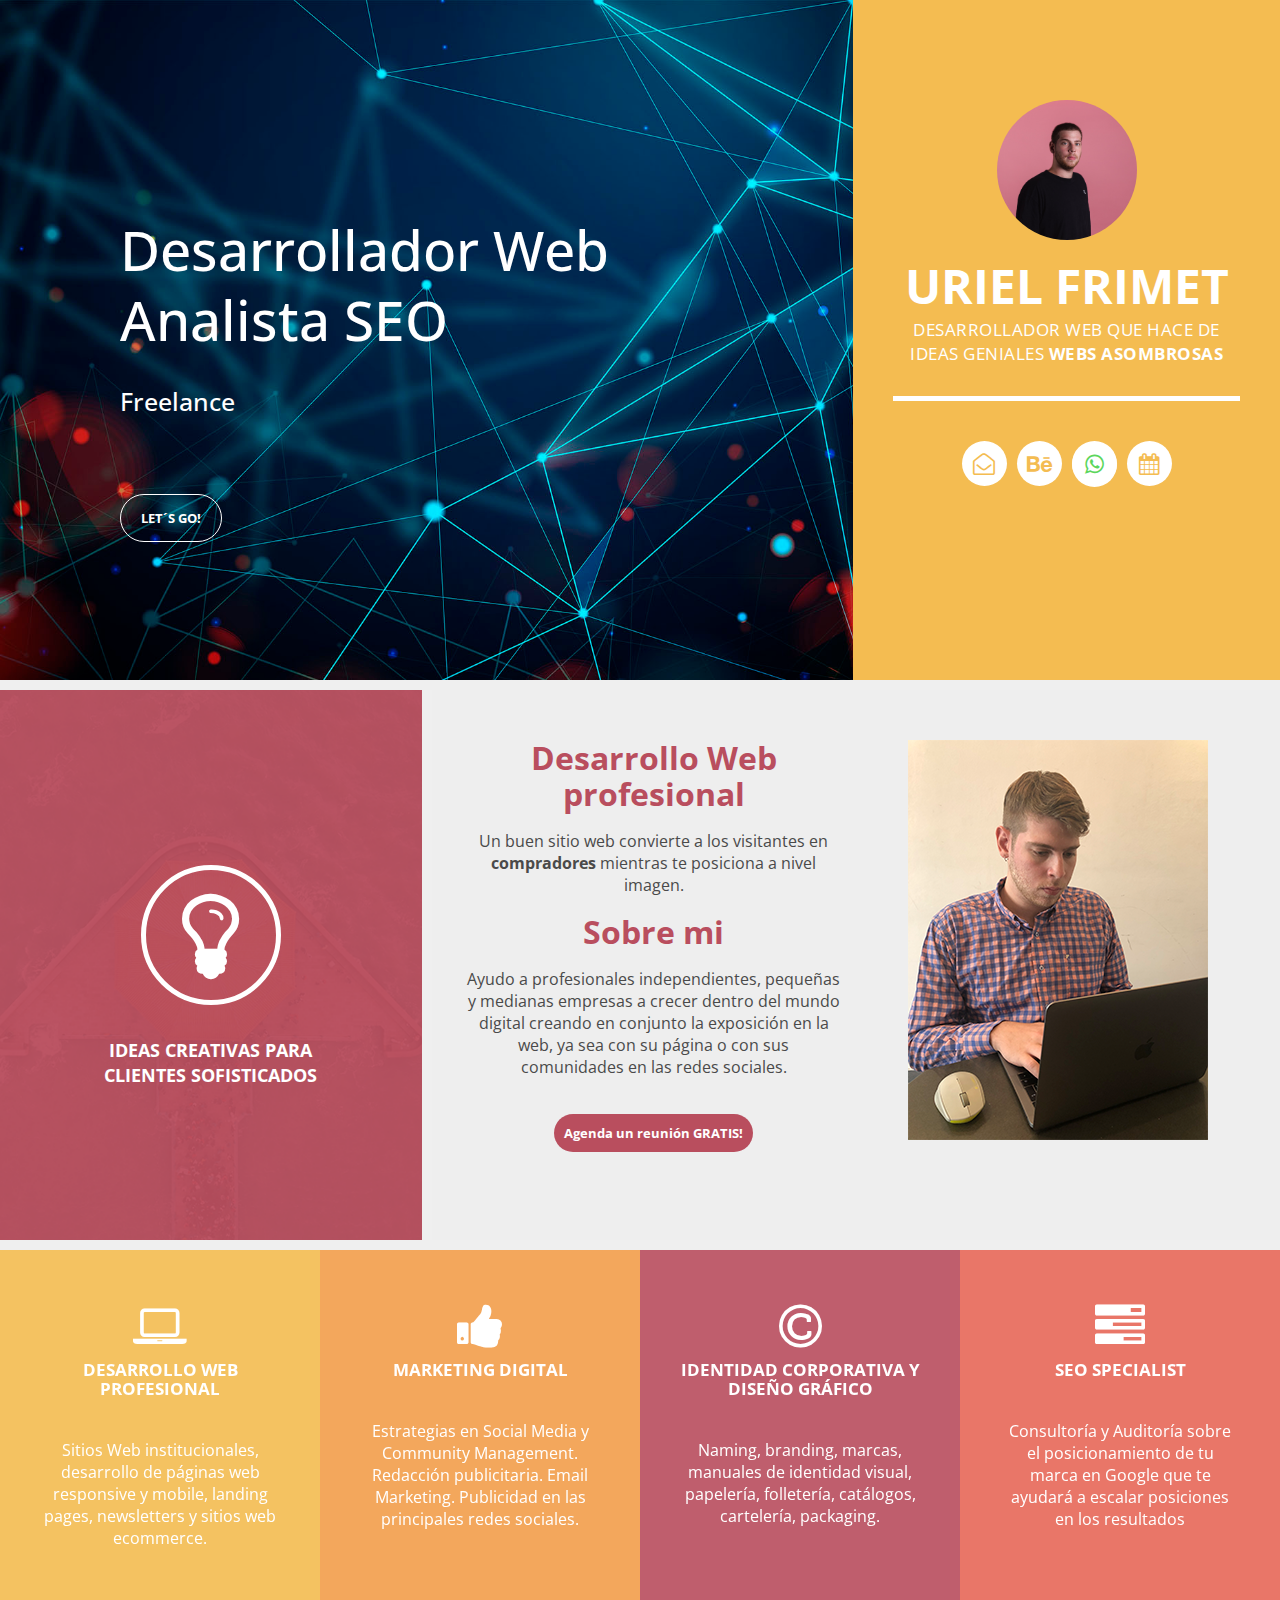
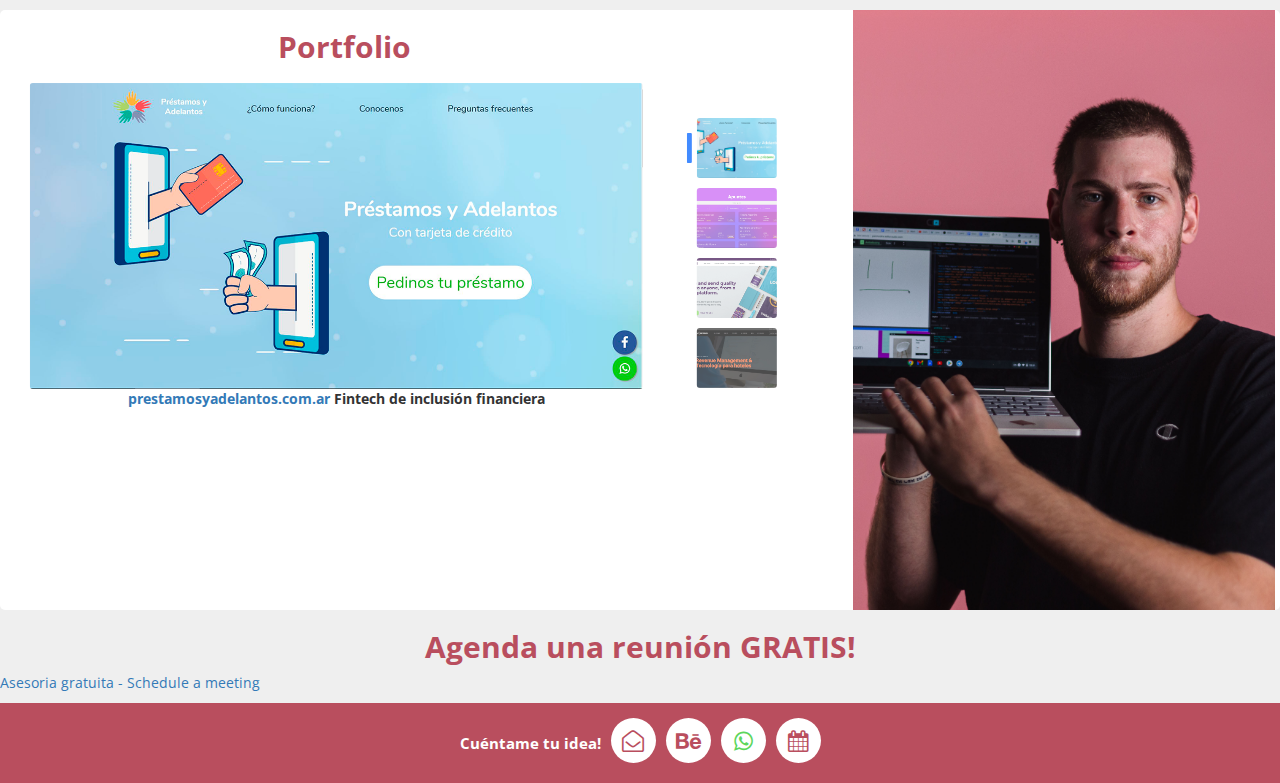
==== commit f4413fcb: "Cambiado el h1 por otro copy" ====
--- a/index.html
+++ b/index.html
@@ -1,11 +1,19 @@
 <!DOCTYPE html>
 <html>
     <head>
+        <!-- Google Tag Manager -->
+        <script>(function(w,d,s,l,i){w[l]=w[l]||[];w[l].push({'gtm.start':
+            new Date().getTime(),event:'gtm.js'});var f=d.getElementsByTagName(s)[0],
+            j=d.createElement(s),dl=l!='dataLayer'?'&l='+l:'';j.async=true;j.src=
+            'https://www.googletagmanager.com/gtm.js?id='+i+dl;f.parentNode.insertBefore(j,f);
+            })(window,document,'script','dataLayer','GTM-KDKG793');</script>
+            <!-- End Google Tag Manager -->
         <meta charset="utf-8">
         <meta http-equiv="X-UA-Compatible" content="IE=edge,chrome=1">
-        <title>Uriel Frimet</title>
-
-        <meta name="description" content="">
+        <title>Uriel Frimet - Programador Web y Consultor SEO freelance</title>
+        <meta name="description" content="Programador web freelance y Consultor SEO">
+        <meta name="keywords" content="Programador, Desarrollador web, Consultor SEO, SEO, Freelance, Freelancer">
+        <meta name="author" content="Uriel Frimet">
         <meta name="viewport" content="width=device-width, initial-scale=1">
         <link rel="apple-touch-icon" href="apple-touch-icon.png">
 
@@ -25,7 +33,10 @@
     </head>
 
 <body>
-
+    <!-- Google Tag Manager (noscript) -->
+    <noscript><iframe src="https://www.googletagmanager.com/ns.html?id=GTM-KDKG793"
+    height="0" width="0" style="display:none;visibility:hidden"></iframe></noscript>
+    <!-- End Google Tag Manager (noscript) -->
     <section class="banner" id="top">
         <div class="container-fluid">
             <div class="row">
@@ -33,7 +44,7 @@
                     <div class="right-banner-content">
                         <div class="image"><img src="img/FotoPerfil.jpg" alt="FotoPerfil"></div>
                         <h2>Uriel Frimet</h2>
-                        <span>Desarrollador Web - SEO Specialist</span>
+                        <span>Desarrollador web que hace de ideas geniales <b>Webs asombrosas</b></span>
                         <div class="line-dec"></div>
                         <ul class="social-icons">
                             <li><a href="mailto:uri.frimet@gmail.com"><i class="fa fa-envelope-open-o"></i></a><span class="tooltiptextMail">uri.frimet@gmail.com</span></li>
@@ -46,7 +57,7 @@
                 <div class="col-sm-8 col-sm-pull-4 MargenSeccion1" >
                     <div class="left-banner-content">
                         <div>
-                            <h1 class="">Ideas geniales a <br/> <em/> Webs asombrosas</h1>
+                            <h1>Desarrollador Web<br/>Analista SEO<br/><span>Freelance</span></h1>
                             <div class="white-border-button">
                                 <a href="#services-section" class="scroll-link" data-id="best-offer-section">Let´s Go!</a>
                             </div>
@@ -228,7 +239,7 @@
     <footer>
 	    <div class="ClaseFooter">
 	        <ul>
-	    		<li><p>Hablame y te invito un café <i class="fa fa-coffee"></i></p></li>
+	    		<li><p>Cuéntame tu idea!</p></li>
 	            <li><span class="Tooltip">uri.frimet@gmail.com</span><a href="mailto:uri.frimet@gmail.com"><i class="fa fa-envelope-open-o"></i></a></li>
 	            <li><span class="Tooltip">behance.net/urielfrimet</span><a href="https://www.behance.net/urielfrimet" target="blank"><i class="fa fa-behance"></i></a></li>
 	            <li><span class="Tooltip">+541157257089</span><a href="https://api.whatsapp.com/send?phone=+541157257089" target="blank"><i style="color: #5cd65c;" class="wp fa fa-whatsapp"></i></a></li>
@@ -236,8 +247,8 @@
 	        </ul>
 	    </div>
     </footer>
-
-    
+    <button onclick="topFunction()" id="scrollTopBtn" title="Ir arriba">&#8593;</button> 
+    <script src="js/custom.js"></script>
     <!--<script src="https://ajax.googleapis.com/ajax/libs/jquery/1.11.2/jquery.min.js"></script>-->
     <!--<script>window.jQuery || document.write('<script src="js/vendor/jquery-1.11.2.min.js"><\/script>')</script>-->
 
@@ -285,5 +296,6 @@
         };
     }
     </script>-->
+    
 </body>
 </html>--- a/css/templatemo-style.css
+++ b/css/templatemo-style.css
@@ -105,10 +105,14 @@
 }
 
 .left-banner-content h1 {
-	font-size: 64px;
-	font-weight: 300;
+	font-size: 55px;
+	font-weight: 500;
 	color: #fff;
 	line-height: 70px;
+}
+
+.left-banner-content h1 span{
+	font-size: 25px;
 }
 
 .left-banner-content .line-dec {
@@ -1010,11 +1014,18 @@
 
 	.left-banner-content h1 {
 		font-size: 30px;
-		font-weight: 300;
+		font-weight: 500;
 		color: #fff;
 		line-height: 80px!important;
 	}
 
+	.left-banner-content h1 span{
+		font-size: 18px;
+	}
+
+	.right-banner-content {
+  		padding: 100px 30px;
+	}
 
 	.banner .left-banner-content .line-dec {
 		margin: 0 auto;
@@ -1198,6 +1209,10 @@
 
 @media (max-width: 843px) {
 
+	.right-banner-content span{
+		font-size: 22px;
+	}
+
 	.event-item {
 		text-align: center;
 		width: 100%;
--- a/css/PersonalizadoUri.css
+++ b/css/PersonalizadoUri.css
@@ -30,6 +30,7 @@
   
 .ClaseFooter ul li{
   display: inline-block;
+  margin: 0 3px;
 }
 
 .ClaseFooter ul li:hover .Tooltip{
@@ -85,6 +86,26 @@
   opacity: 0.9;
 }
 
+#scrollTopBtn {
+  display: none; /* Hidden by default */
+  position: fixed; /* Fixed/sticky position */
+  bottom: 20px; /* Place the button at the bottom of the page */
+  right: 30px; /* Place the button 30px from the right */
+  z-index: 99; /* Make sure it does not overlap */
+  border: none; /* Remove borders */
+  outline: none; /* Remove outline */
+  background-color: #00abff;
+  color: white;
+  cursor: pointer;
+  padding: 8px 15px;
+  border-radius: 18px;
+  font-size: 18px; /* Increase font size */
+}
+
+#scrollTopBtn:hover {
+  background-color: #555; /* Add a dark-grey background on hover */
+}
+
 /* Portrait*/
 @media only screen and (min-device-width: 1024px) and (max-device-height: 1366px) and (-webkit-min-device-pixel-ratio: 2)  and (orientation: portrait)  {
  .best-offer-right-content .pink-button {
@@ -101,4 +122,8 @@
     font-size: 19px;
   }
 
+  #scrollTopBtn {
+    right: 10px;
+  }
+
 }